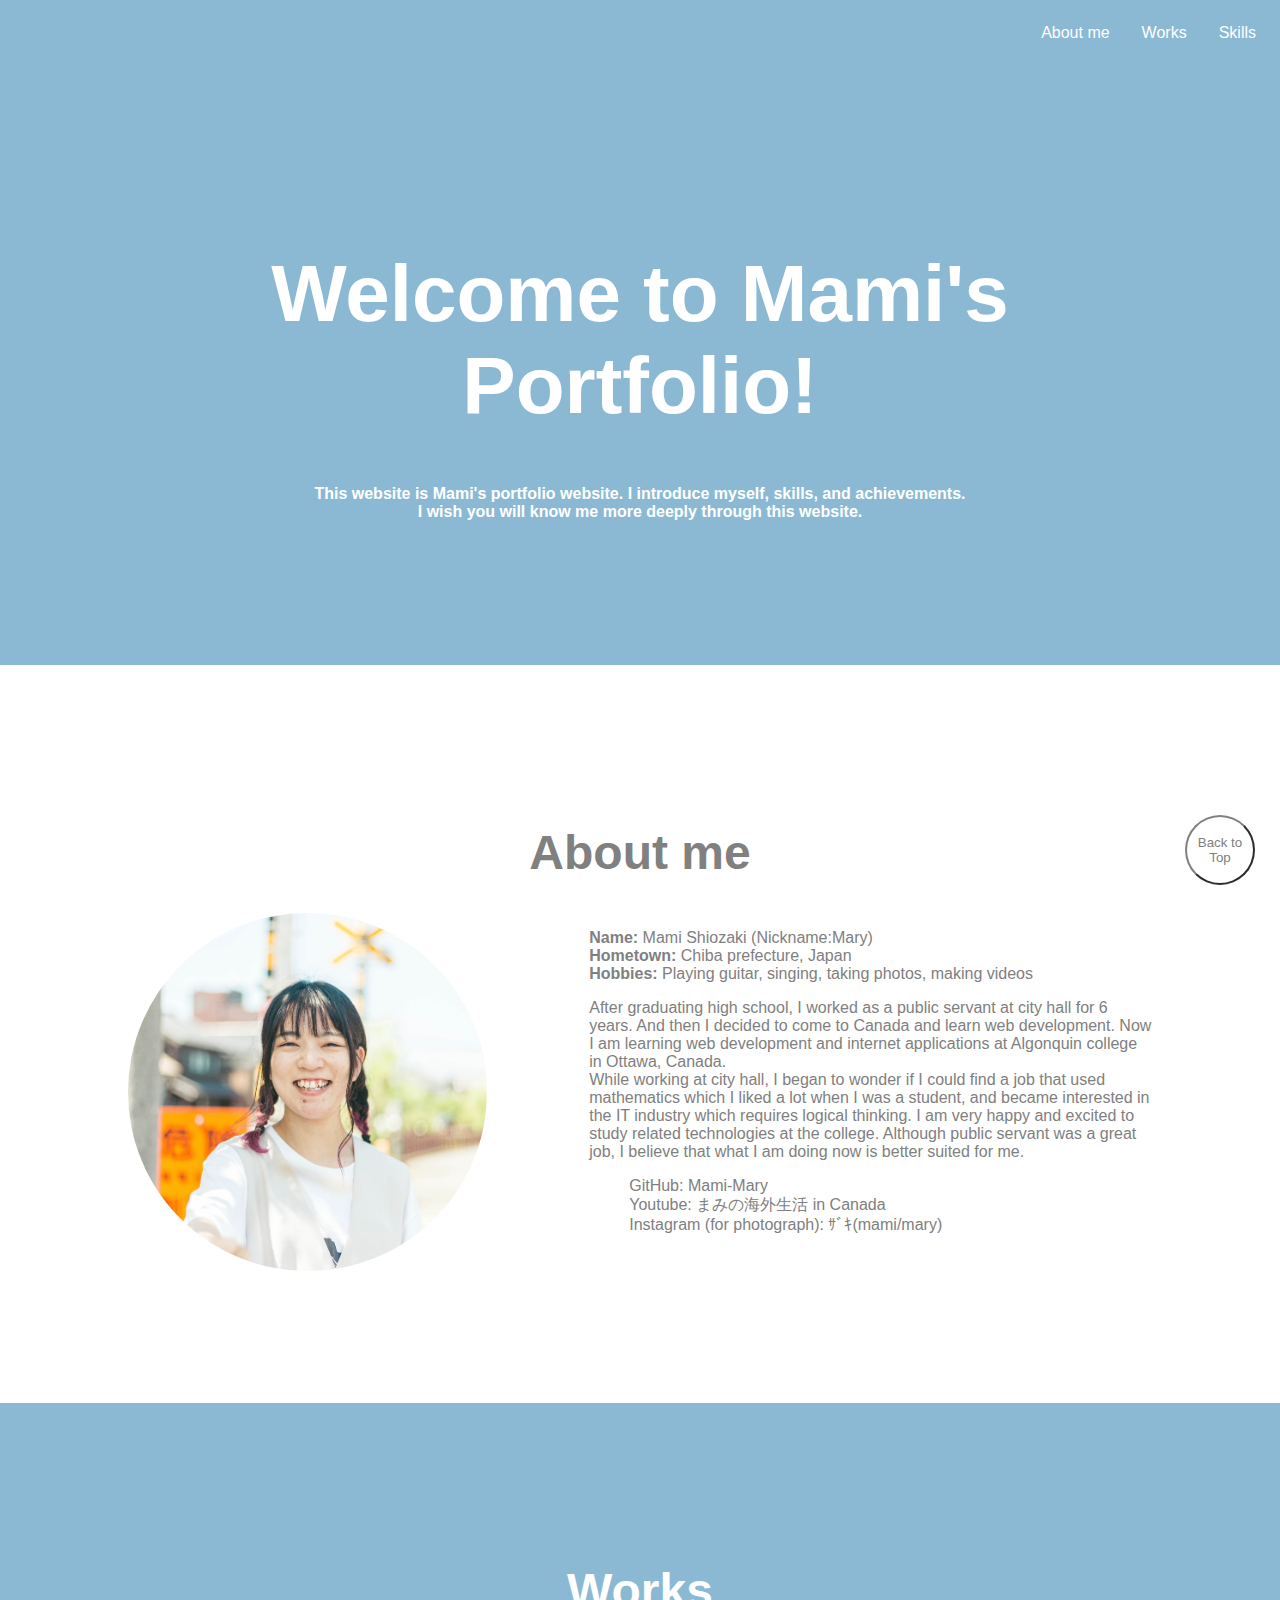
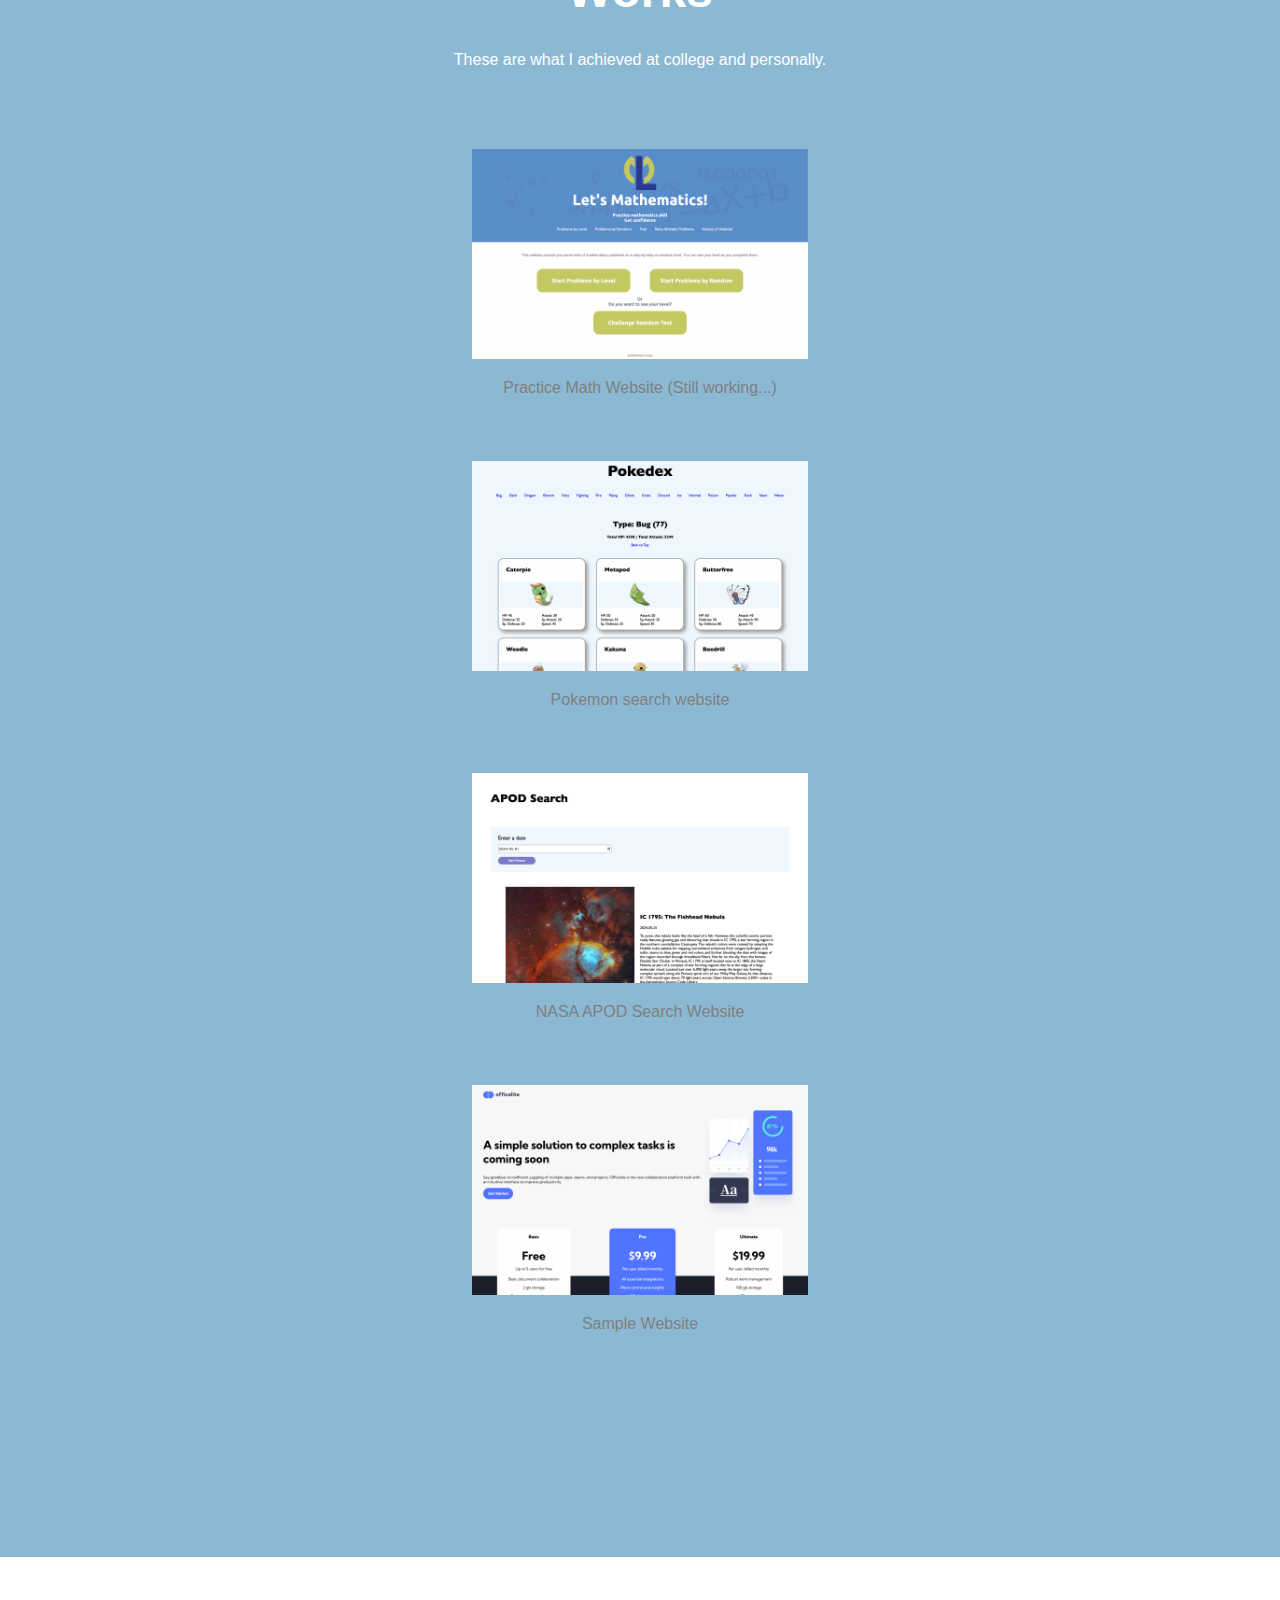
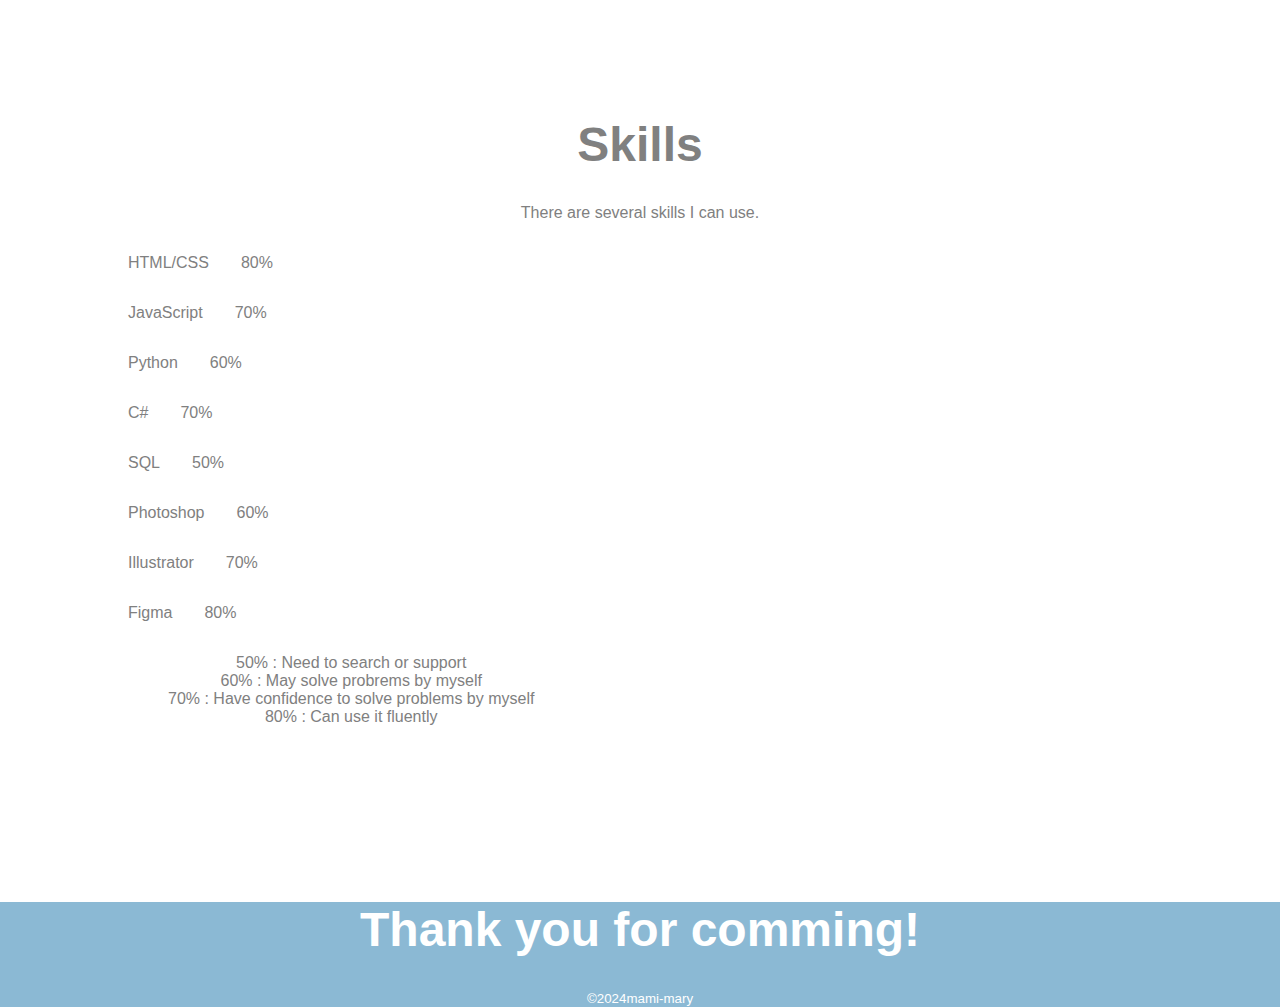
==== index.html @ 94388317 "add css" ====
<!DOCTYPE html>
<html lang="en">
<head>
  <meta charset="UTF-8">
  <meta name="viewport" content="width=device-width, initial-scale=1.0">
  <title>Mami's portfolio</title>
  <link rel="stylesheet" href="style.css">
</head>
<body>
  <header>
    <section class="navigation">
      <nav>
        <ul>
          <li><a href="#about">About me</a></li>
          <li><a href="#works">Works</a></li>
          <li><a href="#skills">Skills</a></li>
        </ul>
      </nav>
    </section>

    <section class="title">
      <h1>Welcome to Mami's Portfolio!</h1>
      <p>This website is Mami's portfolio website. I introduce myself, skills, and achievements. <br>I wish you will know me more deeply through this website.</p>
    </section>
  </header>

  <main>
    <section id="about">
      <h1>About me</h1>

      <div class="contents">
        <div class="image">
          <img src="images/profile.JPG" alt="profile">
        </div>
  
        <div class="caption">
          <p>
            <b>Name: </b>Mami Shiozaki (Nickname:Mary) <br>
            <b>Hometown: </b>Chiba prefecture, Japan <br>
            <b>Hobbies: </b>Playing guitar, singing, taking photos, making videos
          </p>
          <p>
            After graduating high school, I worked as a public servant at city hall for 6 years. And then I decided to come to Canada and learn web development. Now I am learning web development and internet applications at Algonquin college in Ottawa, Canada.<br>
            While working at city hall, I began to wonder if I could find a job that used mathematics which I liked a lot when I was a student, and became interested in the IT industry which requires logical thinking. I am very happy and excited to study related technologies at the college. Although public servant was a great job, I believe that what I am doing now is better suited for me.
          </p>
          <ul>
            <li>GitHub: <a href="https://github.com/Mami-Mary" target="_blank">Mami-Mary</a></li>
            <li>Youtube: <a href="https://www.youtube.com/channel/UCqAt1xj204oH9HuGGzy8YWA/" target="_blank">まみの海外生活 in Canada</a></li>
            <li>Instagram (for photograph): <a href="https://www.instagram.com/photograph__zakkky97?igsh=MXdvdm5ncmk5YmpvcA%3D%3D&utm_source=qr" target="_blank">ｻﾞｷ(mami/mary)</a></li>
          </ul>
        </div>
      </div>

    </section>

    <section id="works">
      <h1>Works</h1>
      <p>These are what I achieved at college and personally.</p>

      <div class="items">
        <div class="item1">
          <a href="">
            <div class="image">
              <img src="images/mathematics.png" alt="mathematics application">
            </div>
            <div class="caption">
              <p>Practice Math Website (Still working...)</p>
            </div>
          </a>
        </div>

        <div class="item2">
          <a href="https://mami-mary.github.io/Projects/Pokemon/">
            <div class="image">
              <img src="images/pokemon.png" alt="pokemon search">
            </div>
            <div class="caption">
              <p>Pokemon search website</p>
            </div>
          </a>
        </div>

        <div class="item3">
          <a href="https://mami-mary.github.io/Projects/NASA/">
            <div class="image">
              <img src="images/nasa.png" alt="nasa apod search">
            </div>
            <div class="caption">
              <p>NASA APOD Search Website</p>
            </div>
          </a>
        </div>

        <div class="item4">
          <a href="https://mami-mary.github.io/Projects/Officelite/">
            <div class="image">
              <img src="images/officelite.png" alt="officelite">
            </div>
            <div class="caption">
              <p>Sample Website</p>
            </div>
          </a>
        </div>
      </div>
    </section>

    <section id="skills">
      <h1>Skills</h1>
      <p>There are several skills I can use.</p>

      <div class="html/css">
        <p>HTML/CSS</p>
        <div class="box1">
          <p>80%</p>
        </div>
      </div>
      <div class="js">
        <p>JavaScript</p>
        <div class="box2">
          <p>70%</p>
        </div>
      </div>
      <div class="python">
        <p>Python</p>
        <div class="box3">
          <p>60%</p>
        </div>
      </div>
      <div class="cs">
        <p>C#</p>
        <div class="box4">
          <p>70%</p>
        </div>
      </div>
      <div class="sql">
        <p>SQL</p>
        <div class="box5">
          <p>50%</p>
        </div>
      </div>
      <div class="photoshop">
        <p>Photoshop</p>
        <div class="box6">
          <p>60%</p>
        </div>
      </div>
      <div class="illustrator">
        <p>Illustrator</p>
        <div class="box7">
          <p>70%</p>
        </div>
      </div>
      <div class="figma">
        <p>Figma</p>
        <div class="box8">
          <p>80%</p>
        </div>
      </div>

      <div class="measure">
        <ul>
          <li>50% : Need to search or support</li>
          <li>60% : May solve probrems by myself</li>
          <li>70% : Have confidence to solve problems by myself</li>
          <li>80% : Can use it fluently</li>
        </ul>
      </div>
    </section>
  </main>

  <footer>
    <button class="top_link">
      <a href="#top">Back to Top</a>
    </button>
    <h1>Thank you for comming!</h1>
    <small>©2024mami-mary</small>
  </footer>
  
</body>
</html>
---- style.css ----
html, body {
  width: 100%;
  text-align: center;
  font-family: 'Gill Sans', 'Gill Sans MT', Calibri, 'Trebuchet MS', sans-serif;
  color: white;
}

body {
  margin: 0px;
}

header, footer {
  height: fit-content;
  background-color: rgb(139, 185, 212);
}

li {
  list-style: none;
}

a {
  text-decoration: none;
}

header a {
  color: white;
}

.navigation ul {
  display: flex;
  flex-direction: row;
  justify-content: flex-end;
  margin: 0%;
  padding: 1.5rem;
  gap: 2rem
  ;
}

.navigation a:hover {
  color: gray;
}

.title {
  padding: 10%;
}

header h1 {
  font-size: 5rem;
}
header p {
  font-weight: bold;
}

/* main {
  padding: 10%;
} */

a {
  color: gray;
}

#about, #skills {
  color: gray;
  padding: 10%;
}

h1 {
  font-size: 3rem;
}

/* #about {
  padding: ;
} */

#about img {
  width: 100%;
  border-radius: 50%;
}

.contents {
  display: flex;
}

#about .caption {
  padding-left: 10%;
  text-align: left;
}

#works {
  background-color: rgb(139, 185, 212);
  padding: 10% 0%;
}

#works img {
  width: 30%;
}

/* #works a {
  width: 100%;
} */

.items {
  display: flex;
  /* flex-direction: row; */
  justify-content: center;
  flex-wrap: wrap;
  gap: 3rem;
  margin: 5rem;
}
/* .items a {
  width: 50px;
} */
/* 
.items div {
  background-color: white;
  padding: 1.5rem;
  width: 100%;
} */

#skills div {
  display: flex;
  gap: 2rem;
}




button {
  background-color: #ffffff;
  width: 70px;
  height: 70px;
  border-radius: 50%;
  border-color: gray;
}
.top_link {
  position: fixed;
  bottom: 15px;
  right: 25px; 
}
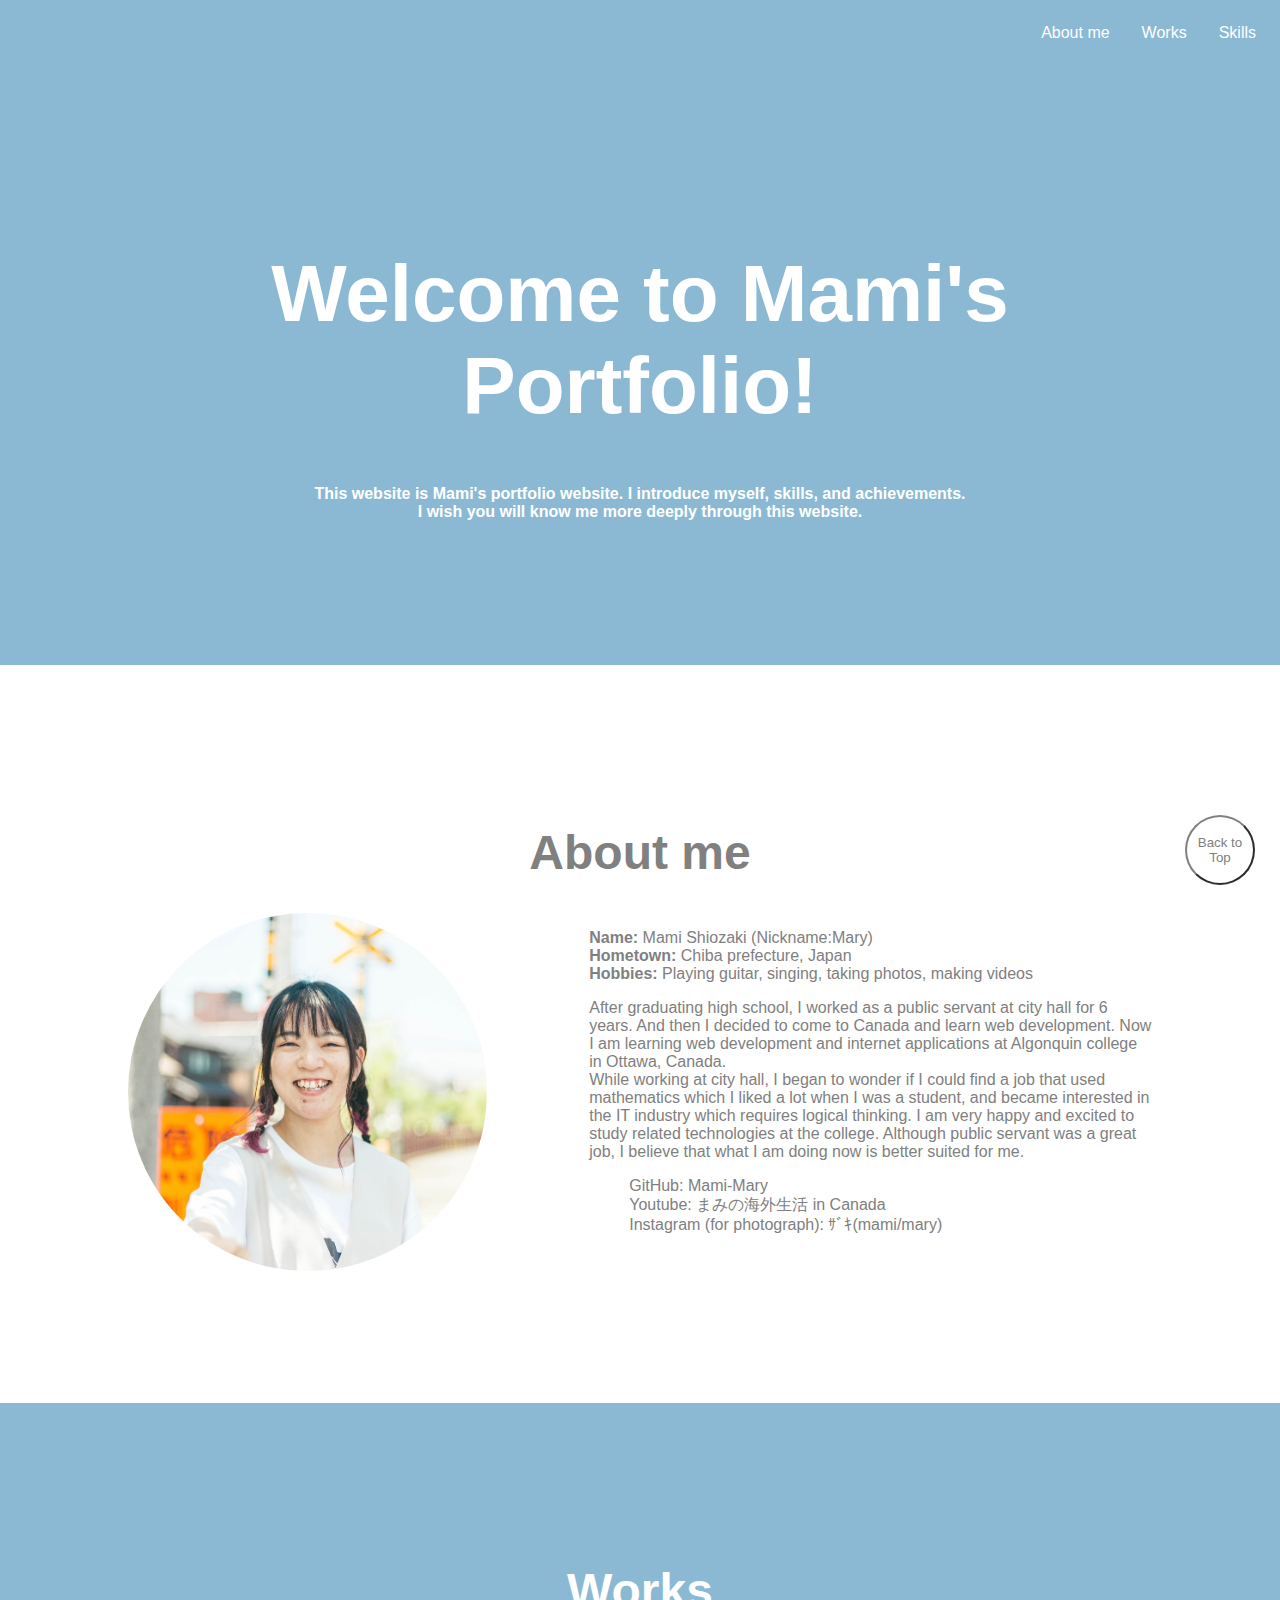
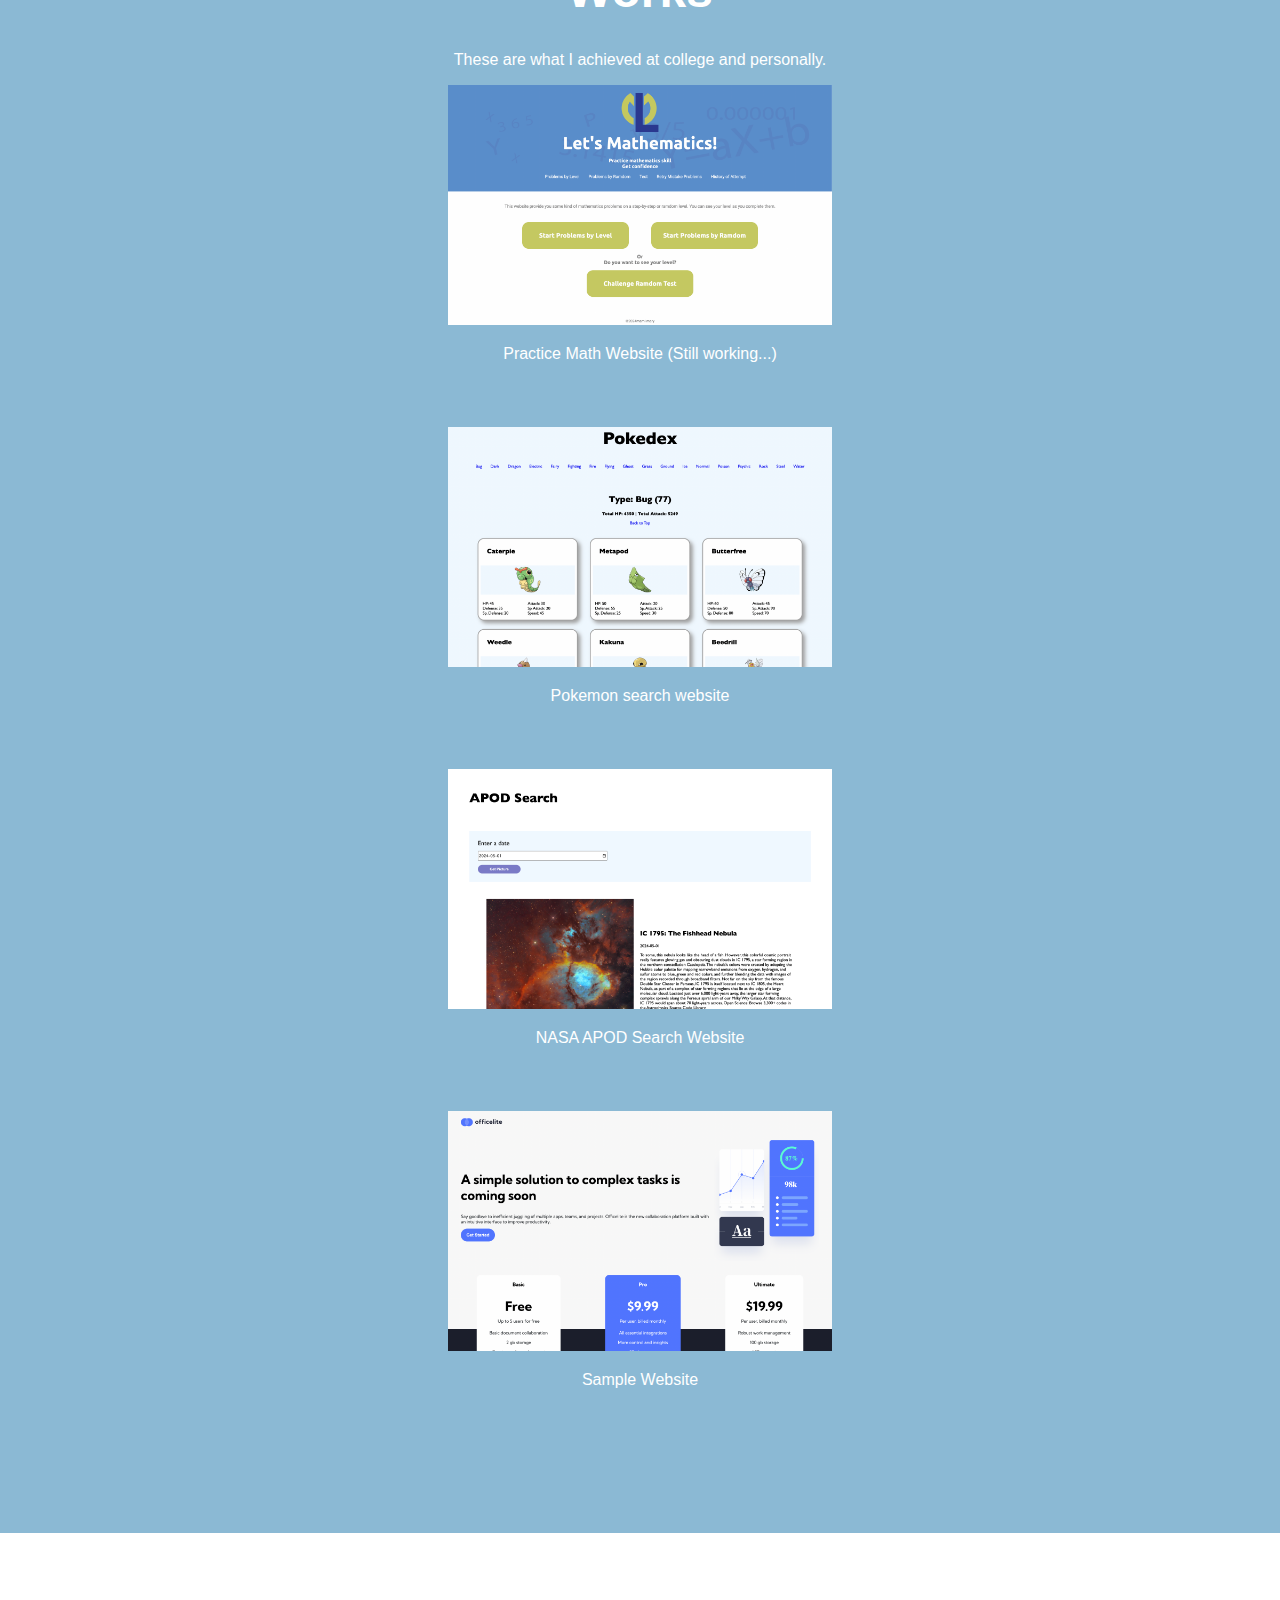
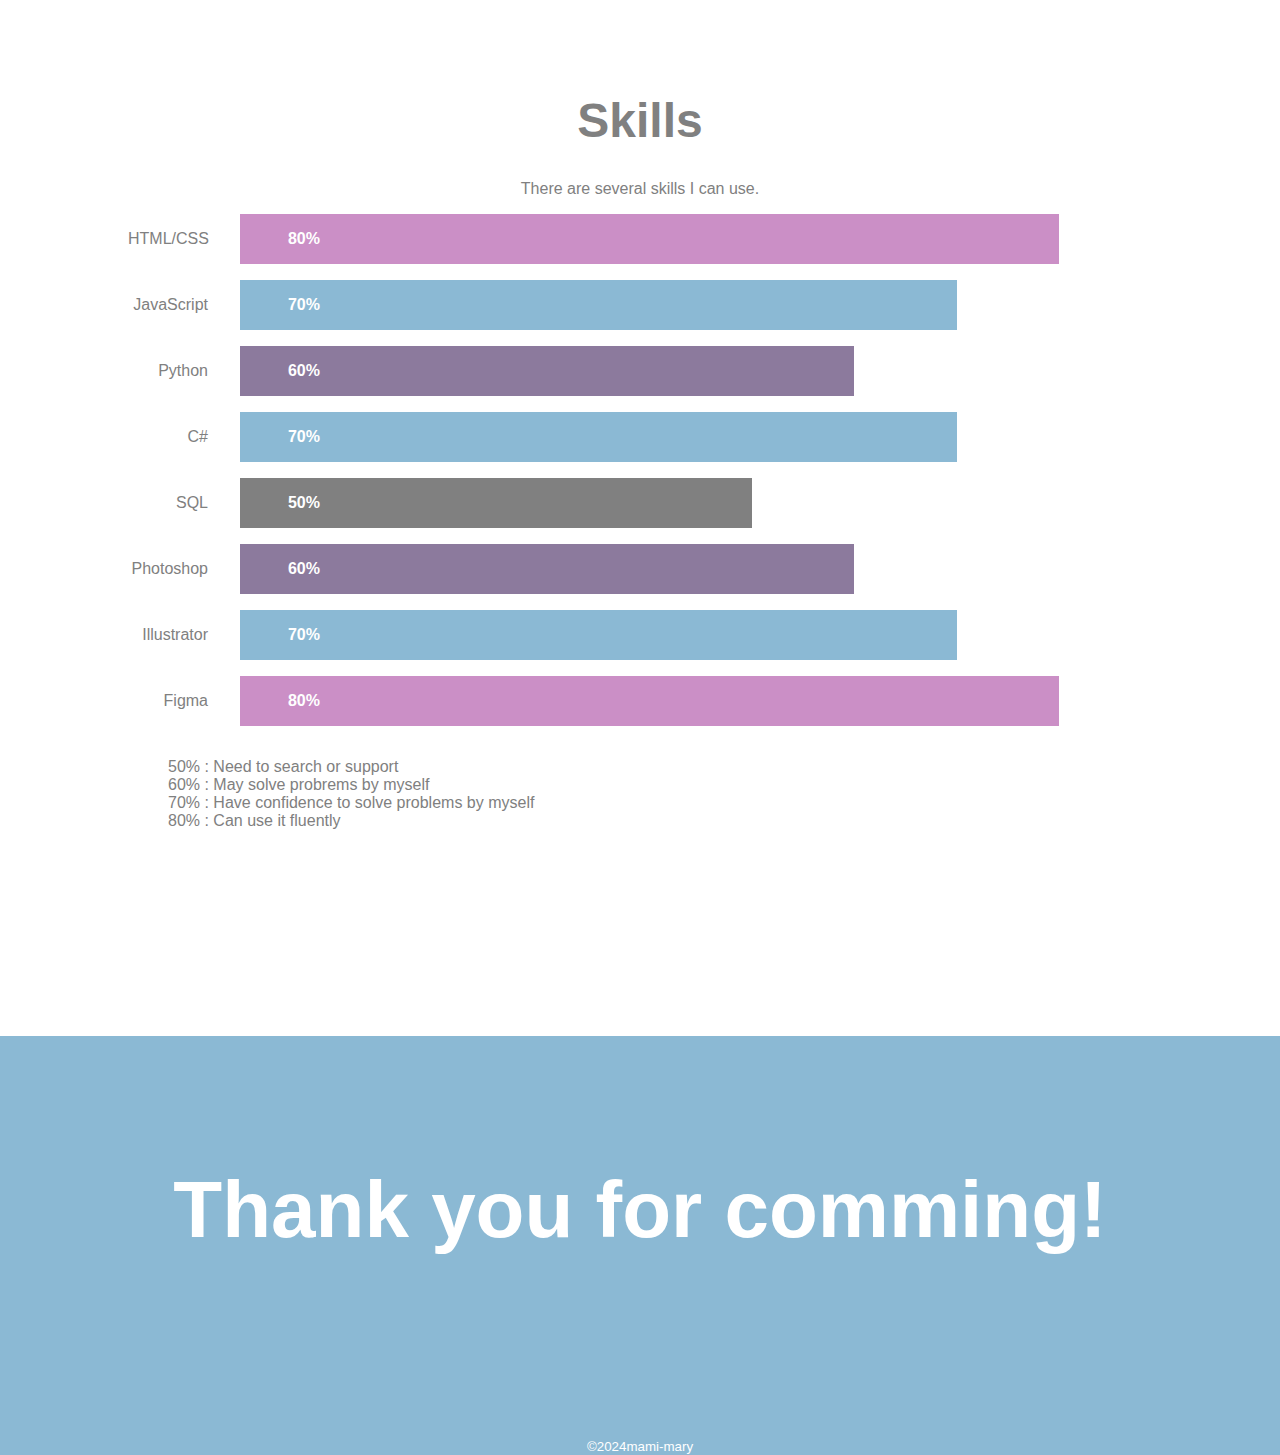
==== commit 88d5b0d9: "add css style" ====
--- a/index.html
+++ b/index.html
@@ -59,7 +59,7 @@
 
       <div class="items">
         <div class="item1">
-          <a href="">
+          <a href="" target="_blank">
             <div class="image">
               <img src="images/mathematics.png" alt="mathematics application">
             </div>
@@ -70,7 +70,7 @@
         </div>
 
         <div class="item2">
-          <a href="https://mami-mary.github.io/Projects/Pokemon/">
+          <a href="https://mami-mary.github.io/Projects/Pokemon/" target="_blank">
             <div class="image">
               <img src="images/pokemon.png" alt="pokemon search">
             </div>
@@ -81,7 +81,7 @@
         </div>
 
         <div class="item3">
-          <a href="https://mami-mary.github.io/Projects/NASA/">
+          <a href="https://mami-mary.github.io/Projects/NASA/" target="_blank">
             <div class="image">
               <img src="images/nasa.png" alt="nasa apod search">
             </div>
@@ -92,7 +92,7 @@
         </div>
 
         <div class="item4">
-          <a href="https://mami-mary.github.io/Projects/Officelite/">
+          <a href="https://mami-mary.github.io/Projects/Officelite/" target="_blank">
             <div class="image">
               <img src="images/officelite.png" alt="officelite">
             </div>
@@ -108,51 +108,51 @@
       <h1>Skills</h1>
       <p>There are several skills I can use.</p>
 
-      <div class="html/css">
+      <div class="name">
         <p>HTML/CSS</p>
-        <div class="box1">
+        <div class="box box1">
           <p>80%</p>
         </div>
       </div>
-      <div class="js">
+      <div class="name">
         <p>JavaScript</p>
-        <div class="box2">
+        <div class="box box2">
           <p>70%</p>
         </div>
       </div>
-      <div class="python">
+      <div class="name">
         <p>Python</p>
-        <div class="box3">
+        <div class="box box3">
           <p>60%</p>
         </div>
       </div>
-      <div class="cs">
+      <div class="name">
         <p>C#</p>
-        <div class="box4">
+        <div class="box box4">
           <p>70%</p>
         </div>
       </div>
-      <div class="sql">
+      <div class="name">
         <p>SQL</p>
-        <div class="box5">
+        <div class="box box5">
           <p>50%</p>
         </div>
       </div>
-      <div class="photoshop">
+      <div class="name">
         <p>Photoshop</p>
-        <div class="box6">
+        <div class="box box6">
           <p>60%</p>
         </div>
       </div>
-      <div class="illustrator">
+      <div class="name">
         <p>Illustrator</p>
-        <div class="box7">
+        <div class="box box7">
           <p>70%</p>
         </div>
       </div>
-      <div class="figma">
+      <div class="name">
         <p>Figma</p>
-        <div class="box8">
+        <div class="box box8">
           <p>80%</p>
         </div>
       </div>
--- a/style.css
+++ b/style.css
@@ -40,11 +40,11 @@
   color: gray;
 }
 
-.title {
+.title, footer h1 {
   padding: 10%;
 }
 
-header h1 {
+header h1, footer h1 {
   font-size: 5rem;
 }
 header p {
@@ -91,39 +91,114 @@
   padding: 10% 0%;
 }
 
+.items {
+  display: flex;
+  justify-content: center;
+  gap: 3rem;
+  flex-wrap: wrap;
+}
+
 #works img {
   width: 30%;
 }
 
-/* #works a {
-  width: 100%;
-} */
-
+#works a:hover {
+  opacity: 0.5;
+}
+
+#works .items p{
+  color: #ffffff;
+}
+
+
+/* 
 .items {
   display: flex;
-  /* flex-direction: row; */
+  grid-template-columns: 7.5rem 5rem 5rem 5rem 5rem;
+  justify-content: space-around;
+  gap: 3rem;
+}
+.categoly li {
+  margin-bottom: 1rem;
+  grid-column: 1 / 2;
+  text-align: right;
+}
+.percentage {
+  grid-column-start: 2;
+  grid-column-end: 6;
+  width: 500%;
+} */
+
+/* .items {
+  display: flex;
   justify-content: center;
   flex-wrap: wrap;
   gap: 3rem;
   margin: 5rem;
-}
-/* .items a {
-  width: 50px;
-} */
-/* 
-.items div {
-  background-color: white;
-  padding: 1.5rem;
-  width: 100%;
 } */
 
 #skills div {
   display: flex;
   gap: 2rem;
-}
-
-
-
+  margin-bottom: 0.5rem;
+}
+
+.name p {
+  width: 5rem;
+  text-align: right;
+}
+
+.box p {
+  color: white;
+  font-weight: bold;
+}
+
+.box1, .box8 {
+  background-color: rgb(203, 143, 198);
+  width: 80%;
+}
+
+.box2, .box4, .box7 {
+  background-color: rgb(139, 185, 212);
+  width: 70%;
+}
+
+.box3, .box6 {
+  background-color: rgb(140, 122, 157);
+  width: 60%;
+}
+
+.box5 {
+  background-color: gray;
+  width: 50%;
+}
+
+.measure {
+  text-align: left;
+}
+
+
+/* tr {
+  height: 2rem;
+  width: 100%;
+}
+.name {
+  text-align: right;
+}
+.persentage {
+  width: 100%;
+  padding-left: 1rem;
+  text-align: left;
+  background-color: aqua;
+}
+.bar1, .bar8 {
+  background-color: aqua;
+  width: 80%;
+}
+.bar2, .bar4, .bar7 {
+  background-color: blanchedalmond;
+  width: 70%;
+} */
 
 button {
   background-color: #ffffff;
@@ -136,4 +211,4 @@
   position: fixed;
   bottom: 15px;
   right: 25px; 
-}+}
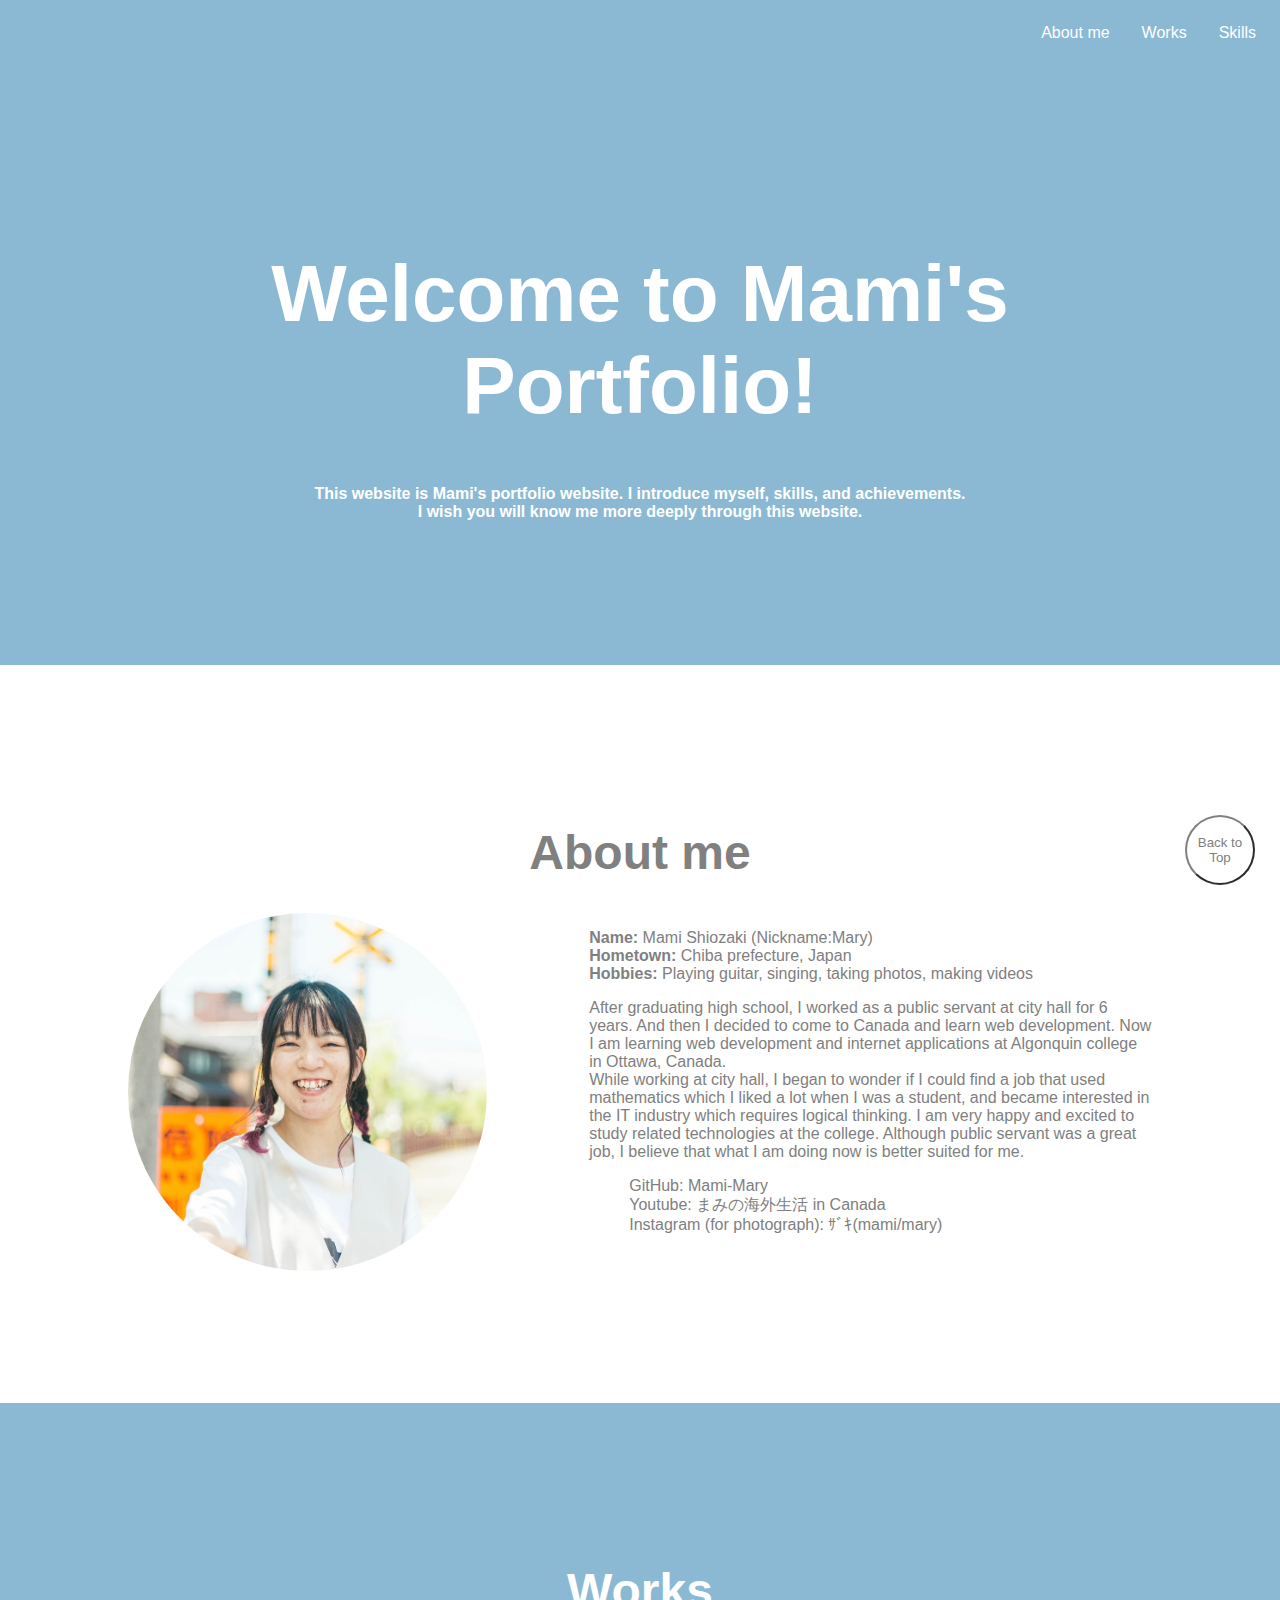
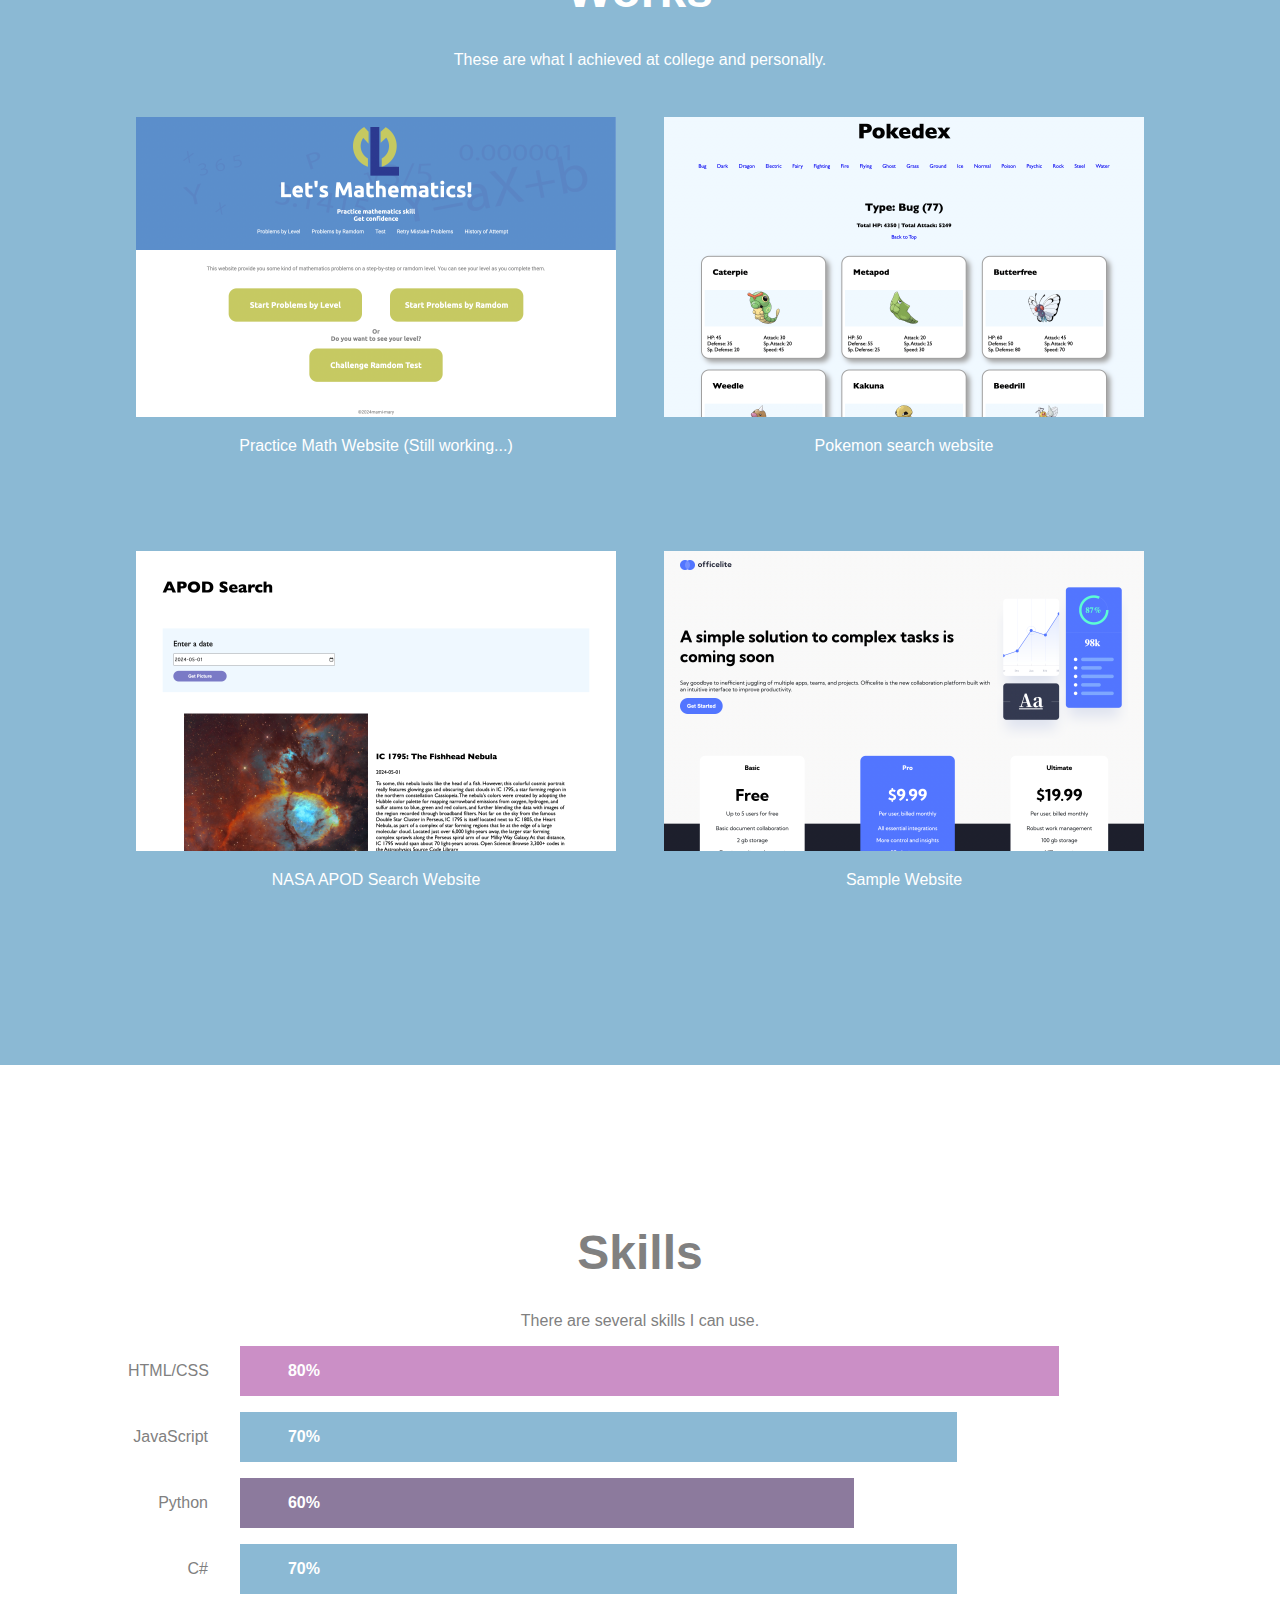
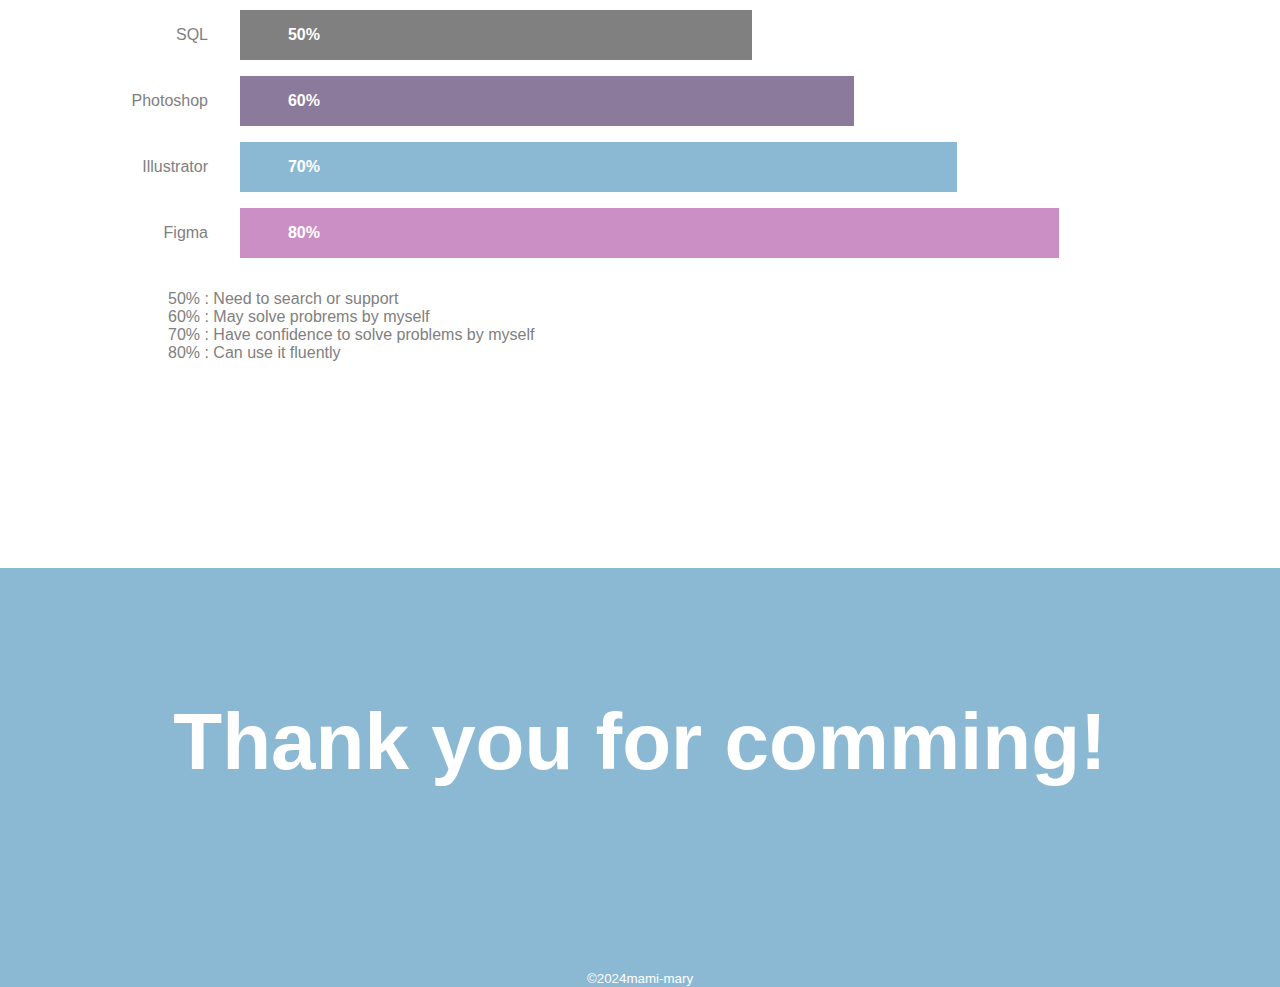
==== commit 727aaefa: "modified css" ====
--- a/index.html
+++ b/index.html
@@ -59,47 +59,31 @@
 
       <div class="items">
         <div class="item1">
-          <a href="" target="_blank">
-            <div class="image">
-              <img src="images/mathematics.png" alt="mathematics application">
-            </div>
-            <div class="caption">
-              <p>Practice Math Website (Still working...)</p>
-            </div>
+          <a href="https://mami-mary.github.io/Practice-Math/" target="_blank">
+            <img src="images/mathematics-480_x_300.png" alt="mathematics application">
           </a>
+          <p>Practice Math Website (Still working...)</p>
         </div>
 
         <div class="item2">
           <a href="https://mami-mary.github.io/Projects/Pokemon/" target="_blank">
-            <div class="image">
-              <img src="images/pokemon.png" alt="pokemon search">
-            </div>
-            <div class="caption">
-              <p>Pokemon search website</p>
-            </div>
+            <img src="images/pokemon-480_x_300.png" alt="pokemon search">
           </a>
+          <p>Pokemon search website</p>
         </div>
 
         <div class="item3">
           <a href="https://mami-mary.github.io/Projects/NASA/" target="_blank">
-            <div class="image">
-              <img src="images/nasa.png" alt="nasa apod search">
-            </div>
-            <div class="caption">
-              <p>NASA APOD Search Website</p>
-            </div>
+            <img src="images/nasa-480_x_300.png" alt="nasa apod search">
           </a>
+          <p>NASA APOD Search Website</p>
         </div>
 
         <div class="item4">
           <a href="https://mami-mary.github.io/Projects/Officelite/" target="_blank">
-            <div class="image">
-              <img src="images/officelite.png" alt="officelite">
-            </div>
-            <div class="caption">
-              <p>Sample Website</p>
-            </div>
+            <img src="images/officelite-480_x_300.png" alt="officelite">
           </a>
+          <p>Sample Website</p>
         </div>
       </div>
     </section>
--- a/style.css
+++ b/style.css
@@ -51,10 +51,6 @@
   font-weight: bold;
 }
 
-/* main {
-  padding: 10%;
-} */
-
 a {
   color: gray;
 }
@@ -68,10 +64,6 @@
   font-size: 3rem;
 }
 
-/* #about {
-  padding: ;
-} */
-
 #about img {
   width: 100%;
   border-radius: 50%;
@@ -88,7 +80,10 @@
 
 #works {
   background-color: rgb(139, 185, 212);
-  padding: 10% 0%;
+  padding: 10% 10%;
+}
+#works p {
+  margin-bottom: 3rem;
 }
 
 .items {
@@ -99,43 +94,16 @@
 }
 
 #works img {
-  width: 30%;
+  width: 100%;
 }
 
 #works a:hover {
   opacity: 0.5;
 }
 
-#works .items p{
+#works p{
   color: #ffffff;
 }
-
-
-/* 
-.items {
-  display: flex;
-  grid-template-columns: 7.5rem 5rem 5rem 5rem 5rem;
-  justify-content: space-around;
-  gap: 3rem;
-}
-.categoly li {
-  margin-bottom: 1rem;
-  grid-column: 1 / 2;
-  text-align: right;
-}
-.percentage {
-  grid-column-start: 2;
-  grid-column-end: 6;
-  width: 500%;
-} */
-
-/* .items {
-  display: flex;
-  justify-content: center;
-  flex-wrap: wrap;
-  gap: 3rem;
-  margin: 5rem;
-} */
 
 #skills div {
   display: flex;
@@ -153,52 +121,83 @@
   font-weight: bold;
 }
 
+.box {
+  position: relative;
+  left: 0;
+  top: 0;
+}
+
 .box1, .box8 {
   background-color: rgb(203, 143, 198);
   width: 80%;
+  animation-name: stretch80;
+  animation-duration: 2s;
+  animation-timing-function: linear;
 }
 
 .box2, .box4, .box7 {
   background-color: rgb(139, 185, 212);
   width: 70%;
+  animation-name: stretch70;
+  animation-duration: 2s;
+  animation-timing-function: linear;
 }
 
 .box3, .box6 {
   background-color: rgb(140, 122, 157);
   width: 60%;
+  animation-name: stretch60;
+  animation-duration: 2s;
+  animation-timing-function: linear;
 }
 
 .box5 {
   background-color: gray;
   width: 50%;
-}
+  animation-name: stretch50;
+  animation-duration: 2s;
+  animation-timing-function: linear;
+}
+
 
 .measure {
   text-align: left;
 }
 
-
-/* tr {
-  height: 2rem;
-  width: 100%;
-}
-.name {
-  text-align: right;
-}
-.persentage {
-  width: 100%;
-  padding-left: 1rem;
-  text-align: left;
-  background-color: aqua;
-}
-.bar1, .bar8 {
-  background-color: aqua;
-  width: 80%;
-}
-.bar2, .bar4, .bar7 {
-  background-color: blanchedalmond;
-  width: 70%;
-} */
+@keyframes stretch50 {
+  from {
+    width: 0;
+  }
+  to {
+    width: 50%;
+  }
+}
+
+@keyframes stretch60 {
+  from {
+    width: 0;
+  }
+  to {
+    width: 60%;
+  }
+}
+@keyframes stretch70 {
+  from {
+    width: 0;
+  }
+  to {
+    width: 70%;
+  }
+}
+
+@keyframes stretch80 {
+  from {
+    width: 0;
+  }
+  to {
+    width: 80%;
+  }
+}
 
 button {
   background-color: #ffffff;
@@ -207,8 +206,16 @@
   border-radius: 50%;
   border-color: gray;
 }
+button:hover {
+  background-color: rgb(213, 224, 231);
+}
 .top_link {
   position: fixed;
   bottom: 15px;
   right: 25px; 
 }
+
+
+/* @media screen (max-width:) {
+  
+} */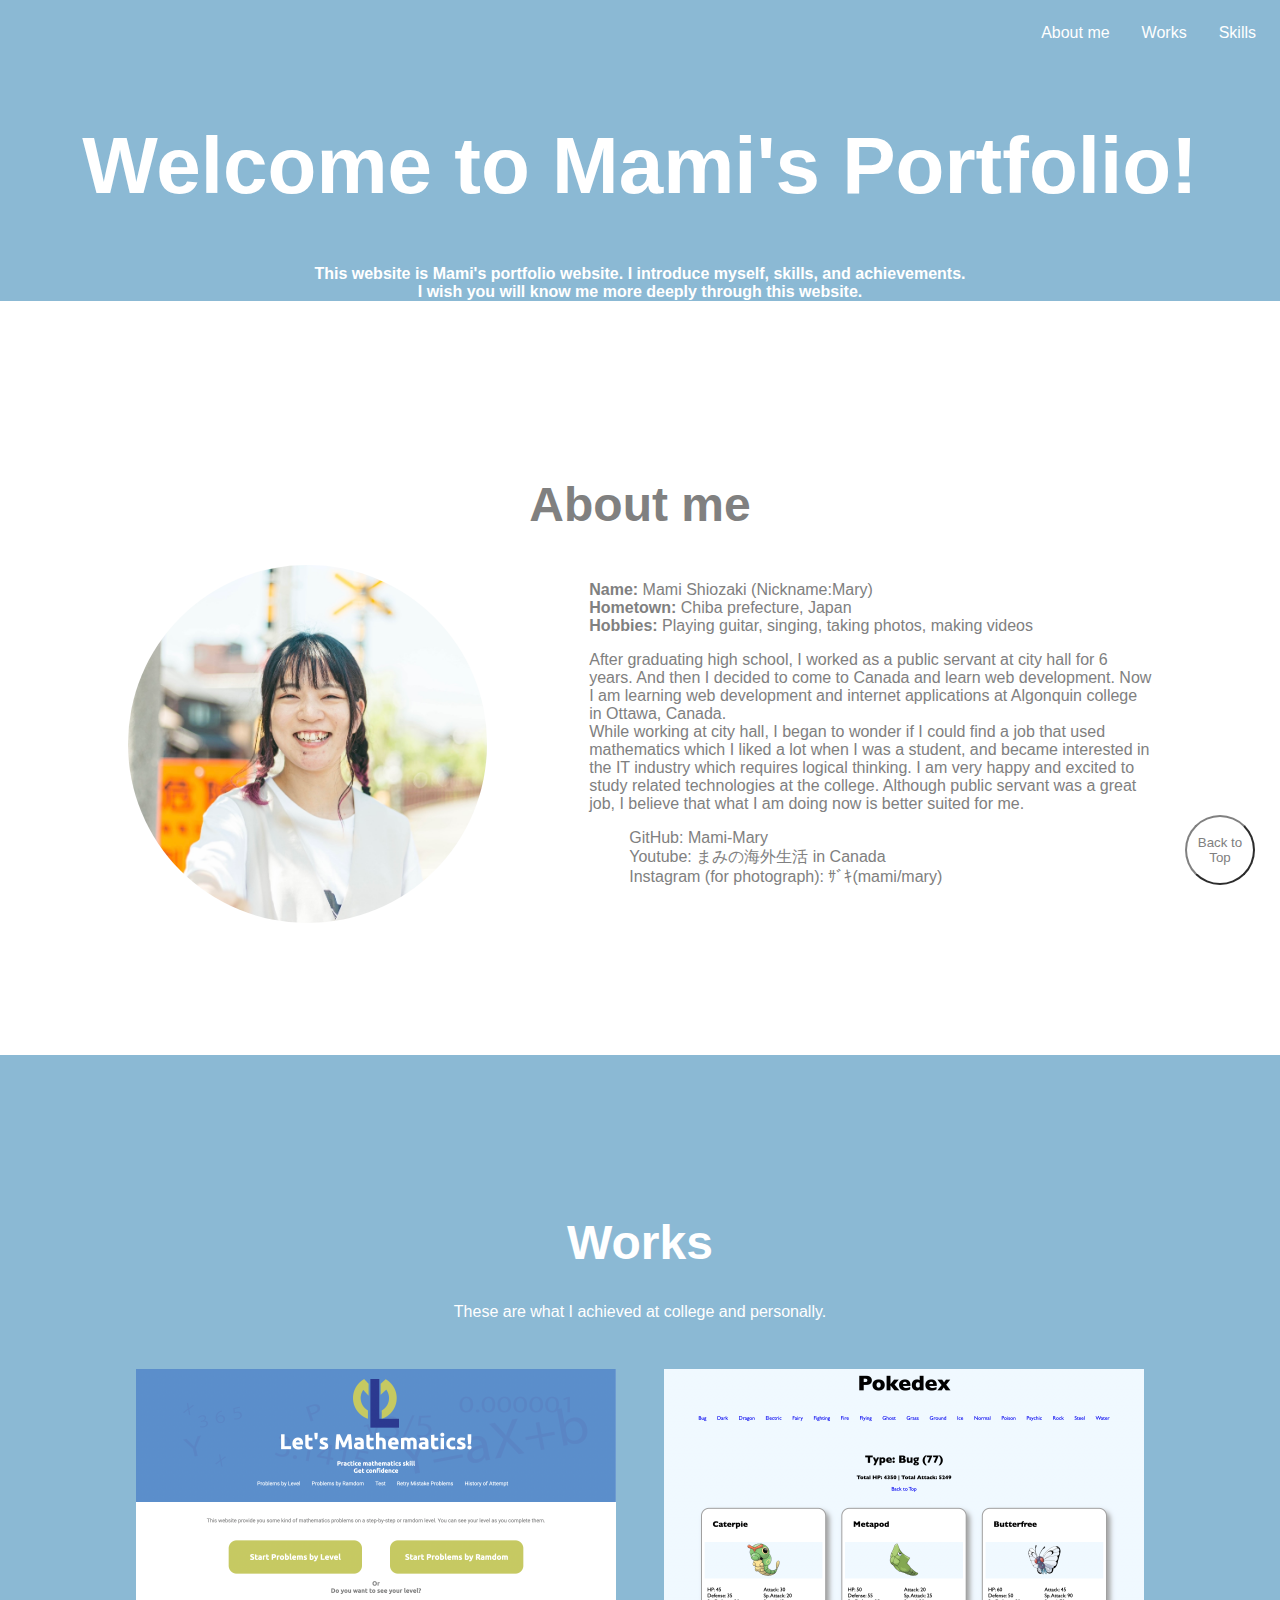
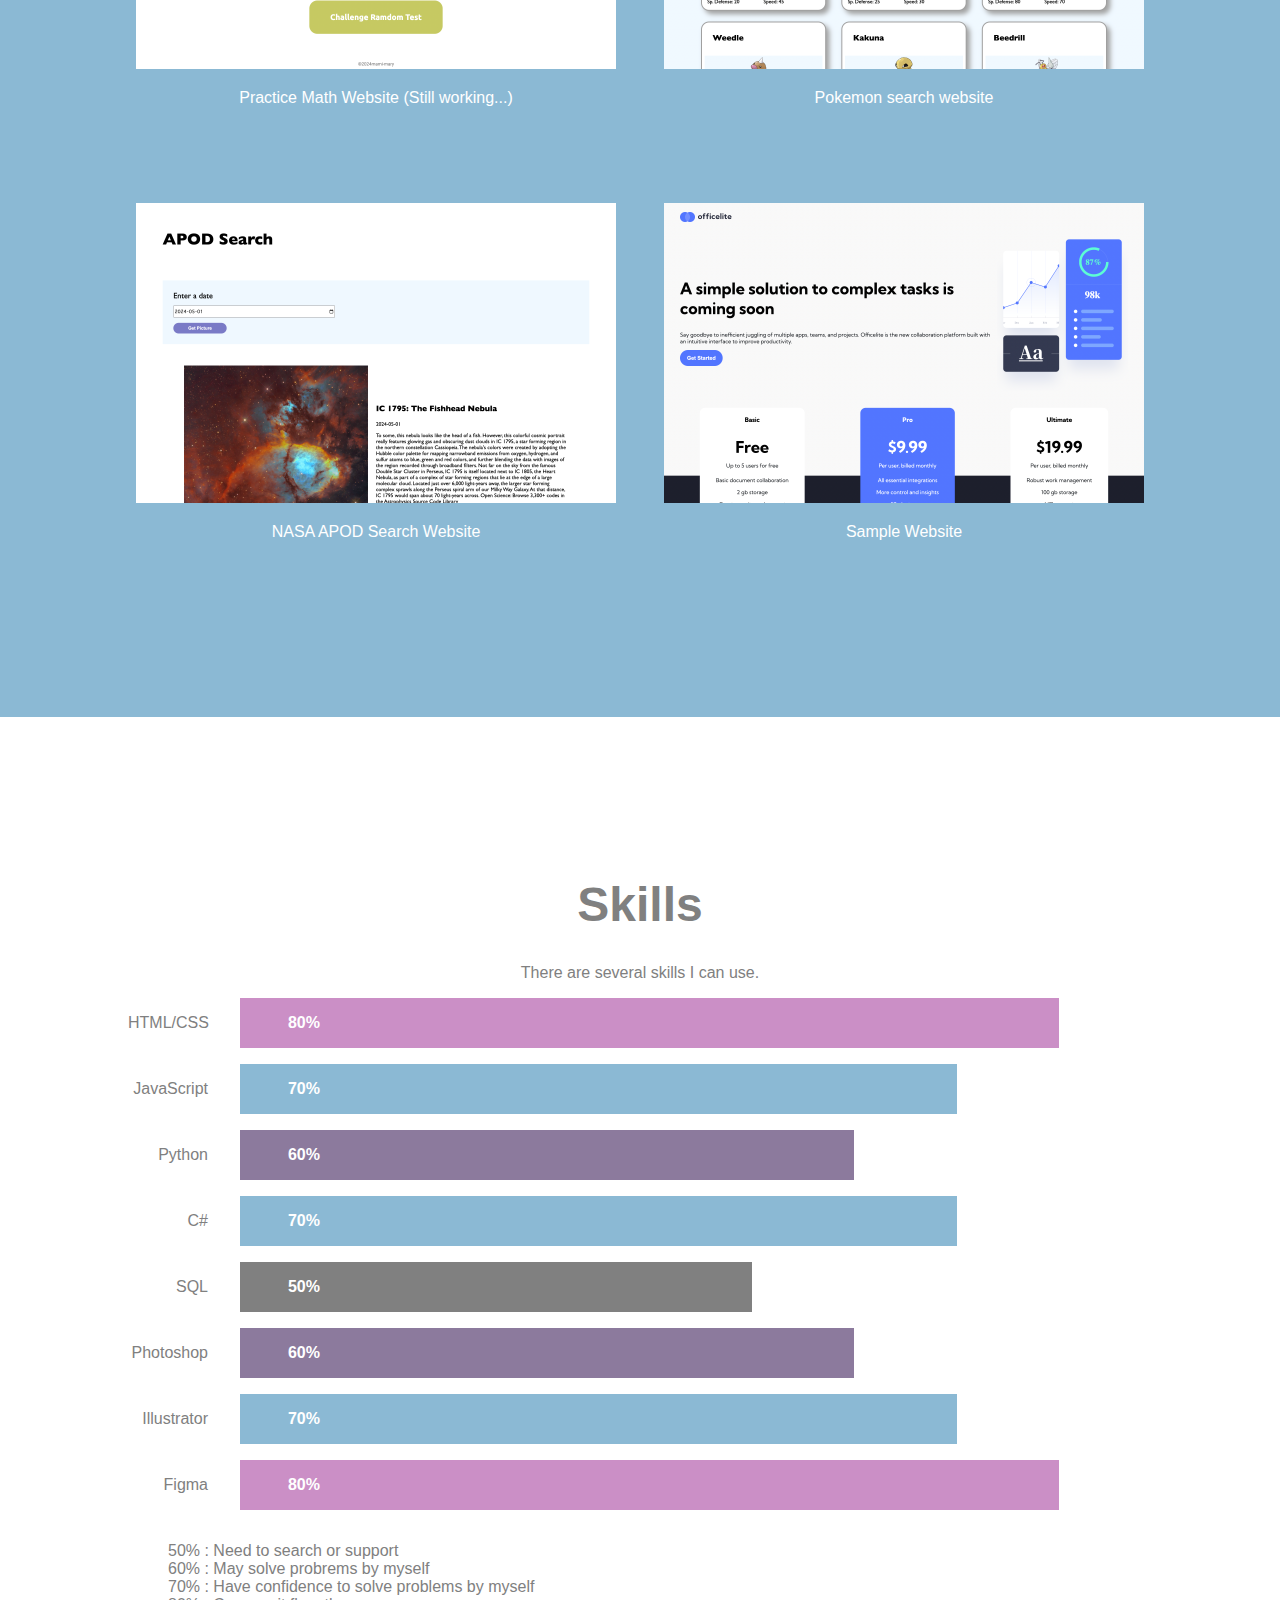
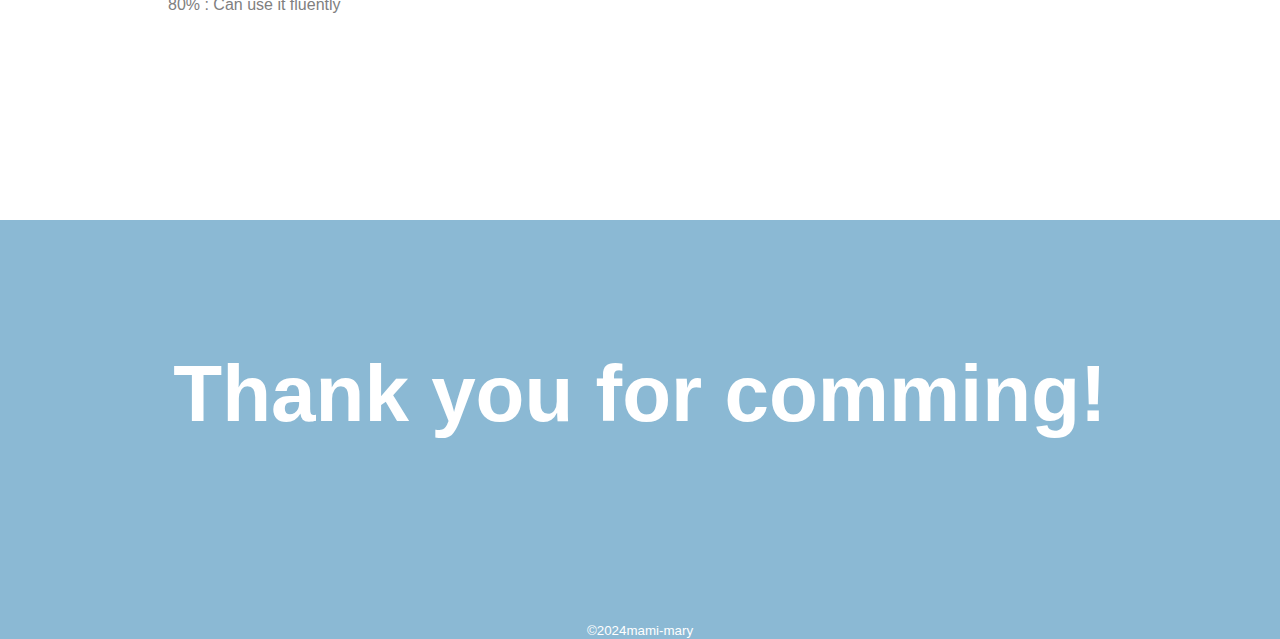
==== commit 27bf9a10: "delete section tags" ====
--- a/index.html
+++ b/index.html
@@ -8,20 +8,16 @@
 </head>
 <body>
   <header>
-    <section class="navigation">
-      <nav>
-        <ul>
-          <li><a href="#about">About me</a></li>
-          <li><a href="#works">Works</a></li>
-          <li><a href="#skills">Skills</a></li>
-        </ul>
-      </nav>
-    </section>
+    <nav>
+      <ul>
+        <li><a href="#about">About me</a></li>
+        <li><a href="#works">Works</a></li>
+        <li><a href="#skills">Skills</a></li>
+      </ul>
+    </nav>
 
-    <section class="title">
-      <h1>Welcome to Mami's Portfolio!</h1>
-      <p>This website is Mami's portfolio website. I introduce myself, skills, and achievements. <br>I wish you will know me more deeply through this website.</p>
-    </section>
+    <h1>Welcome to Mami's Portfolio!</h1>
+    <p>This website is Mami's portfolio website. I introduce myself, skills, and achievements. <br>I wish you will know me more deeply through this website.</p>
   </header>
 
   <main>
--- a/style.css
+++ b/style.css
@@ -26,7 +26,7 @@
   color: white;
 }
 
-.navigation ul {
+nav ul {
   display: flex;
   flex-direction: row;
   justify-content: flex-end;
@@ -36,7 +36,7 @@
   ;
 }
 
-.navigation a:hover {
+nav a:hover {
   color: gray;
 }
 
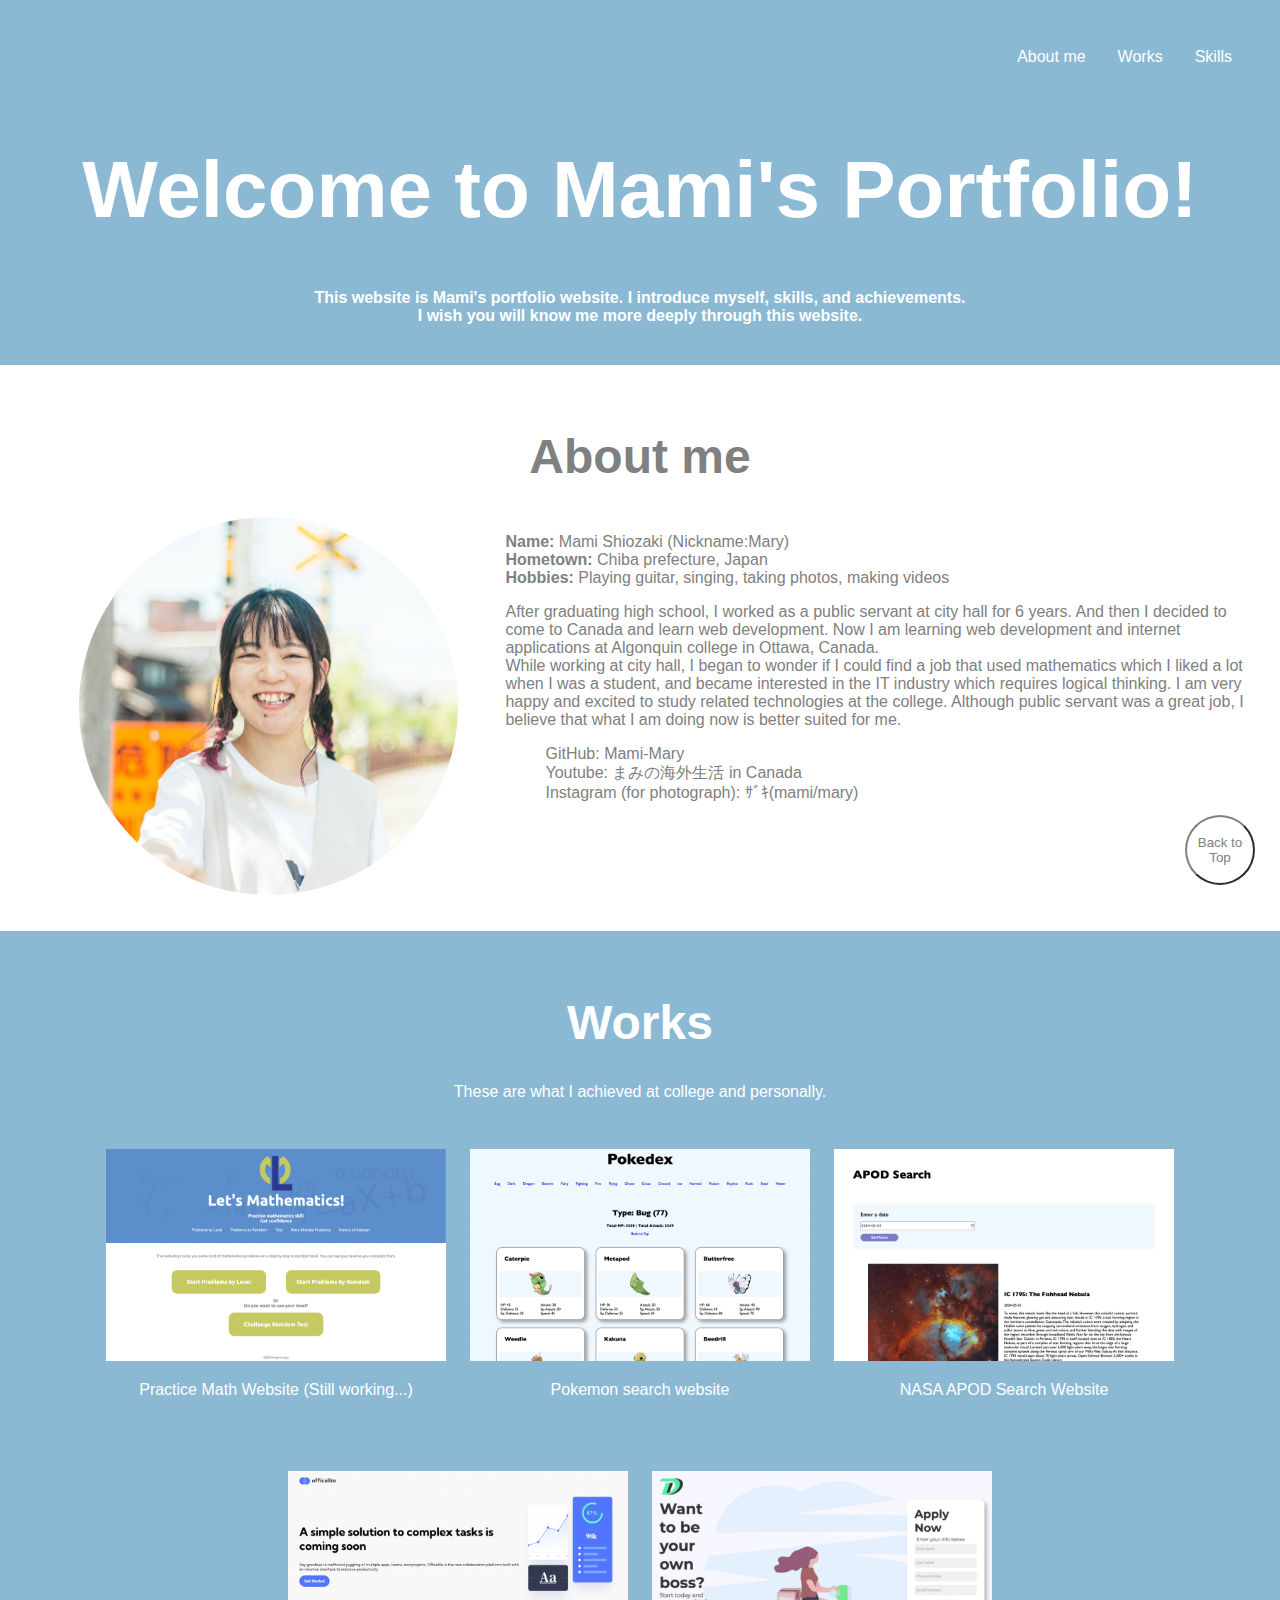
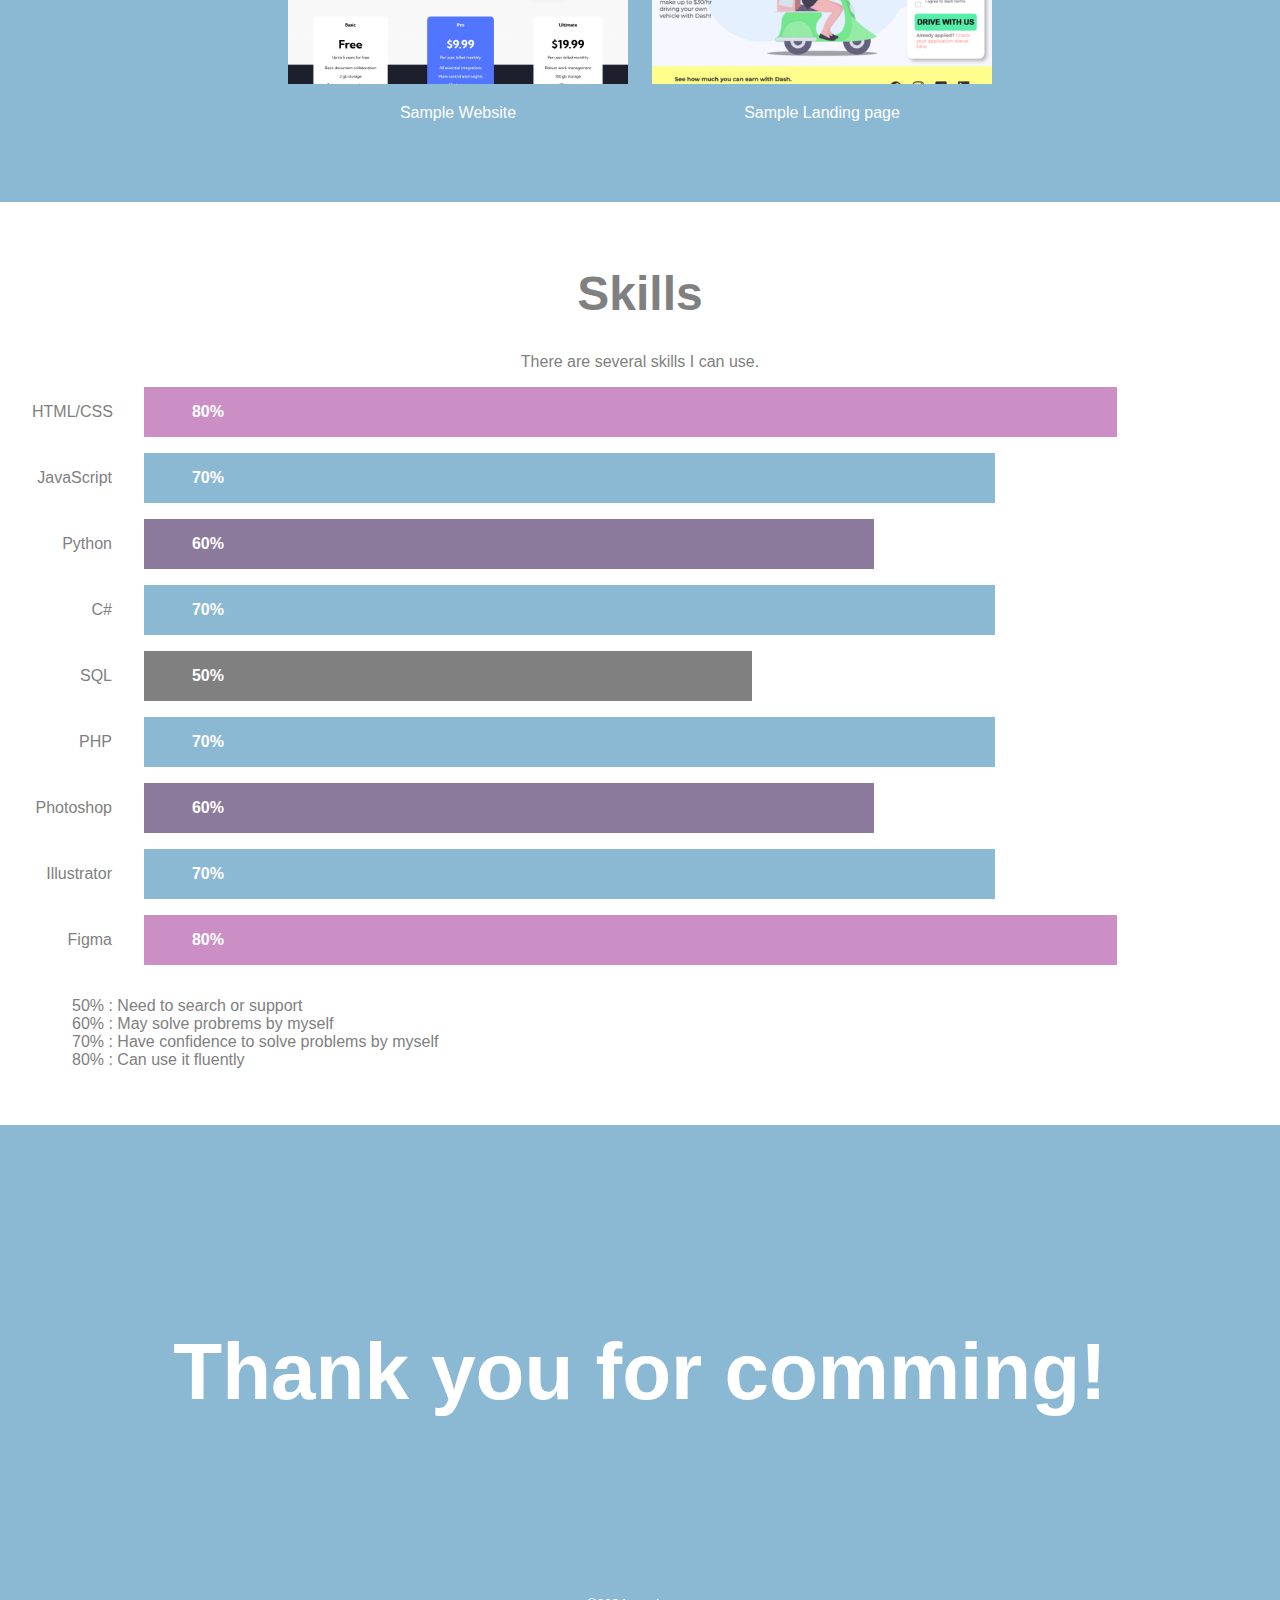
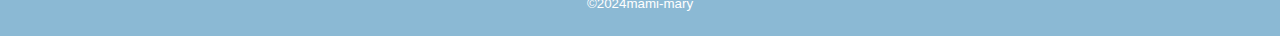
==== commit e404de82: "Added 1 work and Styled CSS" ====
--- a/index.html
+++ b/index.html
@@ -23,12 +23,10 @@
   <main>
     <section id="about">
       <h1>About me</h1>
-
       <div class="contents">
         <div class="image">
           <img src="images/profile.JPG" alt="profile">
         </div>
-  
         <div class="caption">
           <p>
             <b>Name: </b>Mami Shiozaki (Nickname:Mary) <br>
@@ -46,7 +44,6 @@
           </ul>
         </div>
       </div>
-
     </section>
 
     <section id="works">
@@ -81,6 +78,13 @@
           </a>
           <p>Sample Website</p>
         </div>
+
+        <div class="item5">
+          <a href="https://mami-mary.github.io/Projects/LandingPage/" target="_blank">
+            <img src="images/lp-480_x_300.png" alt="landing page">
+          </a>
+          <p>Sample Landing page</p>
+        </div>
       </div>
     </section>
 
@@ -90,49 +94,55 @@
 
       <div class="name">
         <p>HTML/CSS</p>
-        <div class="box box1">
+        <div class="box box80">
           <p>80%</p>
         </div>
       </div>
       <div class="name">
         <p>JavaScript</p>
-        <div class="box box2">
+        <div class="box box70">
           <p>70%</p>
         </div>
       </div>
       <div class="name">
         <p>Python</p>
-        <div class="box box3">
+        <div class="box box60">
           <p>60%</p>
         </div>
       </div>
       <div class="name">
         <p>C#</p>
-        <div class="box box4">
+        <div class="box box70">
           <p>70%</p>
         </div>
       </div>
       <div class="name">
         <p>SQL</p>
-        <div class="box box5">
+        <div class="box box50">
           <p>50%</p>
         </div>
       </div>
       <div class="name">
+        <p>PHP</p>
+        <div class="box box70">
+          <p>70%</p>
+        </div>
+      </div>
+      <div class="name">
         <p>Photoshop</p>
-        <div class="box box6">
+        <div class="box box60">
           <p>60%</p>
         </div>
       </div>
       <div class="name">
         <p>Illustrator</p>
-        <div class="box box7">
+        <div class="box box70">
           <p>70%</p>
         </div>
       </div>
       <div class="name">
         <p>Figma</p>
-        <div class="box box8">
+        <div class="box box80">
           <p>80%</p>
         </div>
       </div>
--- a/style.css
+++ b/style.css
@@ -1,16 +1,20 @@
 html, body {
-  width: 100%;
+  margin: 0;
+  padding: 0;
+  height: 100%;
+  width: fit-content;
   text-align: center;
+}
+
+body {
+  /* margin: 0px; */
   font-family: 'Gill Sans', 'Gill Sans MT', Calibri, 'Trebuchet MS', sans-serif;
   color: white;
 }
 
-body {
-  margin: 0px;
-}
-
 header, footer {
-  height: fit-content;
+  /* height: fit-content; */
+  padding: 1.5rem;
   background-color: rgb(139, 185, 212);
 }
 
@@ -20,6 +24,7 @@
 
 a {
   text-decoration: none;
+  color: gray;
 }
 
 header a {
@@ -40,7 +45,7 @@
   color: gray;
 }
 
-.title, footer h1 {
+footer h1 {
   padding: 10%;
 }
 
@@ -51,19 +56,19 @@
   font-weight: bold;
 }
 
-a {
-  color: gray;
-}
-
 #about, #skills {
   color: gray;
-  padding: 10%;
+}
+
+#about, #works, #skills {
+  padding: 2rem;
 }
 
 h1 {
   font-size: 3rem;
 }
 
+/* About me */
 #about img {
   width: 100%;
   border-radius: 50%;
@@ -74,13 +79,17 @@
 }
 
 #about .caption {
-  padding-left: 10%;
+  /* padding-left: 0%; */
   text-align: left;
 }
 
+.caption a:hover {
+  color: rgb(177, 177, 177);
+}
+
+/* Works */
 #works {
   background-color: rgb(139, 185, 212);
-  padding: 10% 10%;
 }
 #works p {
   margin-bottom: 3rem;
@@ -89,7 +98,7 @@
 .items {
   display: flex;
   justify-content: center;
-  gap: 3rem;
+  gap: 1.5rem;
   flex-wrap: wrap;
 }
 
@@ -105,6 +114,7 @@
   color: #ffffff;
 }
 
+/* Skills */
 #skills div {
   display: flex;
   gap: 2rem;
@@ -127,7 +137,7 @@
   top: 0;
 }
 
-.box1, .box8 {
+.box80 {
   background-color: rgb(203, 143, 198);
   width: 80%;
   animation-name: stretch80;
@@ -135,7 +145,7 @@
   animation-timing-function: linear;
 }
 
-.box2, .box4, .box7 {
+.box70 {
   background-color: rgb(139, 185, 212);
   width: 70%;
   animation-name: stretch70;
@@ -143,7 +153,7 @@
   animation-timing-function: linear;
 }
 
-.box3, .box6 {
+.box60 {
   background-color: rgb(140, 122, 157);
   width: 60%;
   animation-name: stretch60;
@@ -151,7 +161,7 @@
   animation-timing-function: linear;
 }
 
-.box5 {
+.box50 {
   background-color: gray;
   width: 50%;
   animation-name: stretch50;
@@ -215,7 +225,22 @@
   right: 25px; 
 }
 
-
-/* @media screen (max-width:) {
-  
-} */+/* for tablet */
+@media screen and (min-width:768px) {
+  #about img {
+    width: 80%;
+  }
+  #works img {
+    width: 340px;
+  }
+}
+
+/* for smartphone */
+@media screen and (max-width:767px) {
+  #about img {
+    width: 35%;
+  }
+  .contents {
+    display: block;
+  }
+}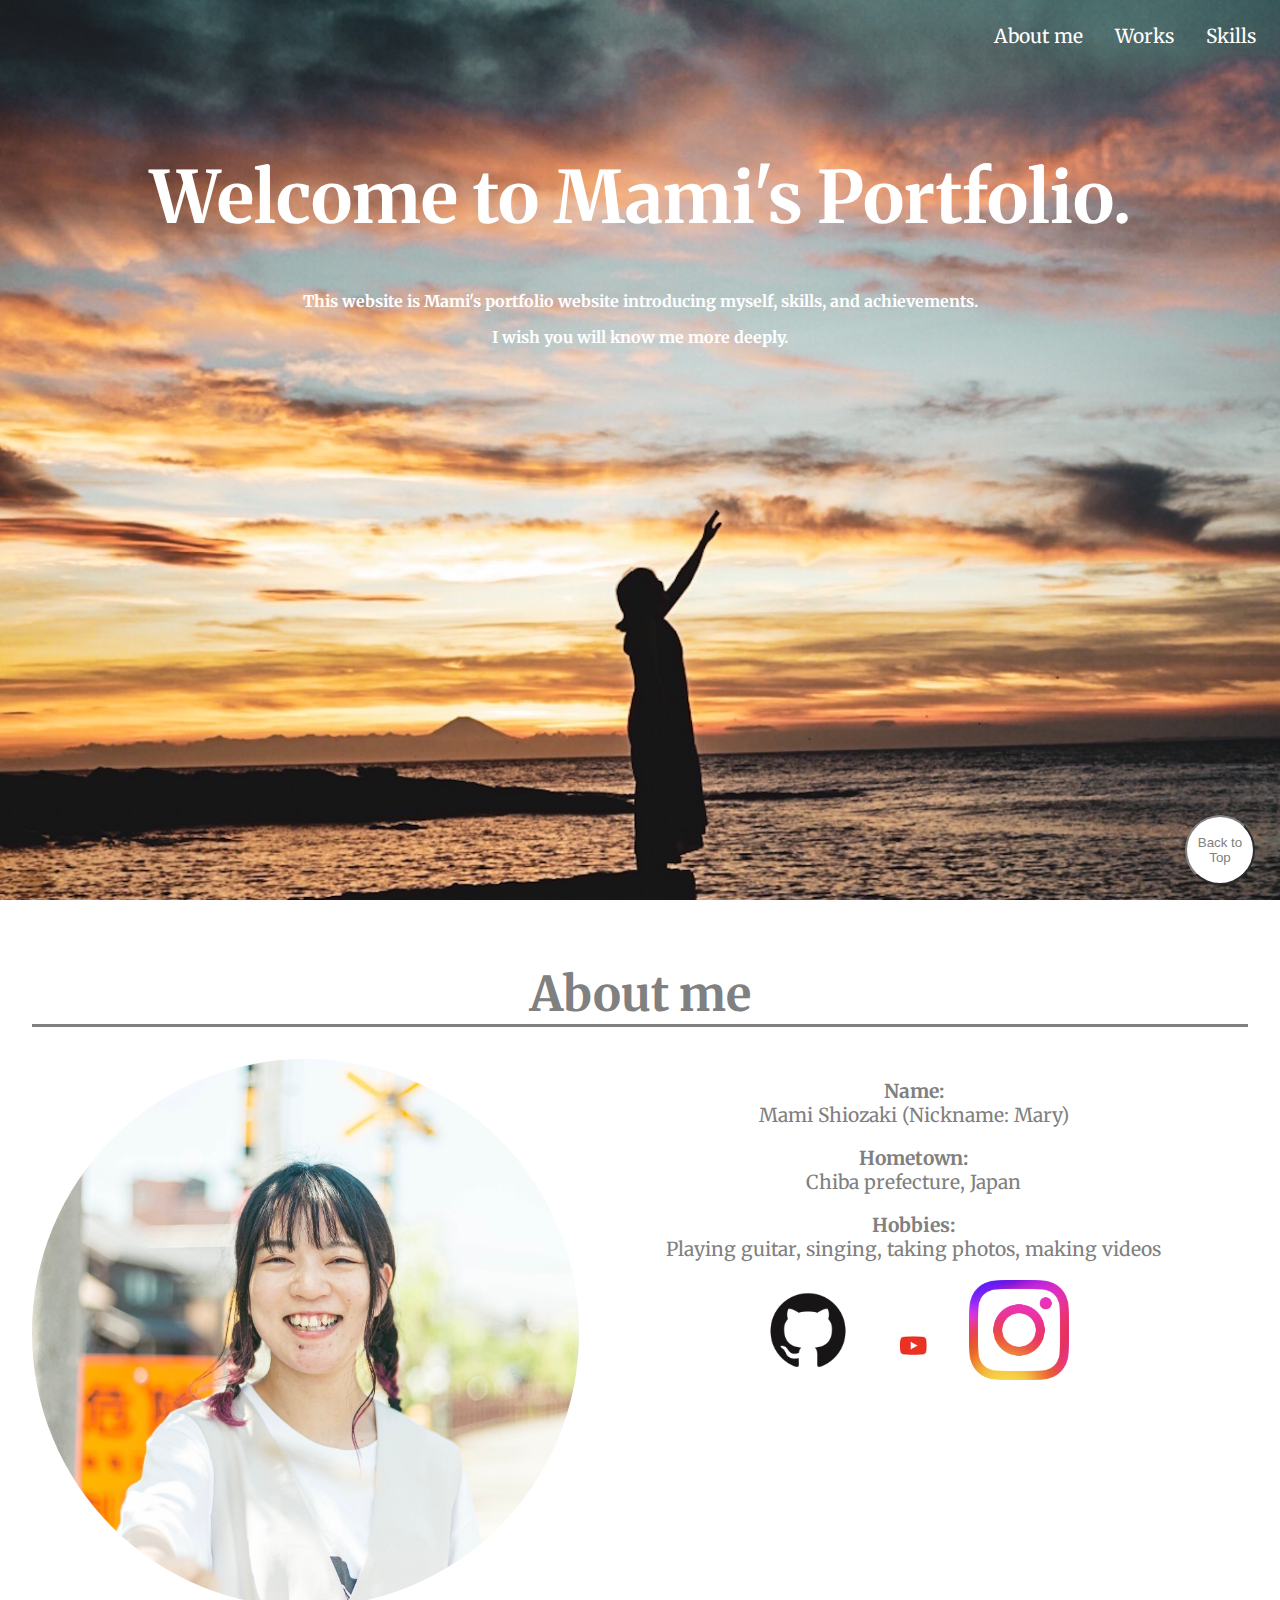
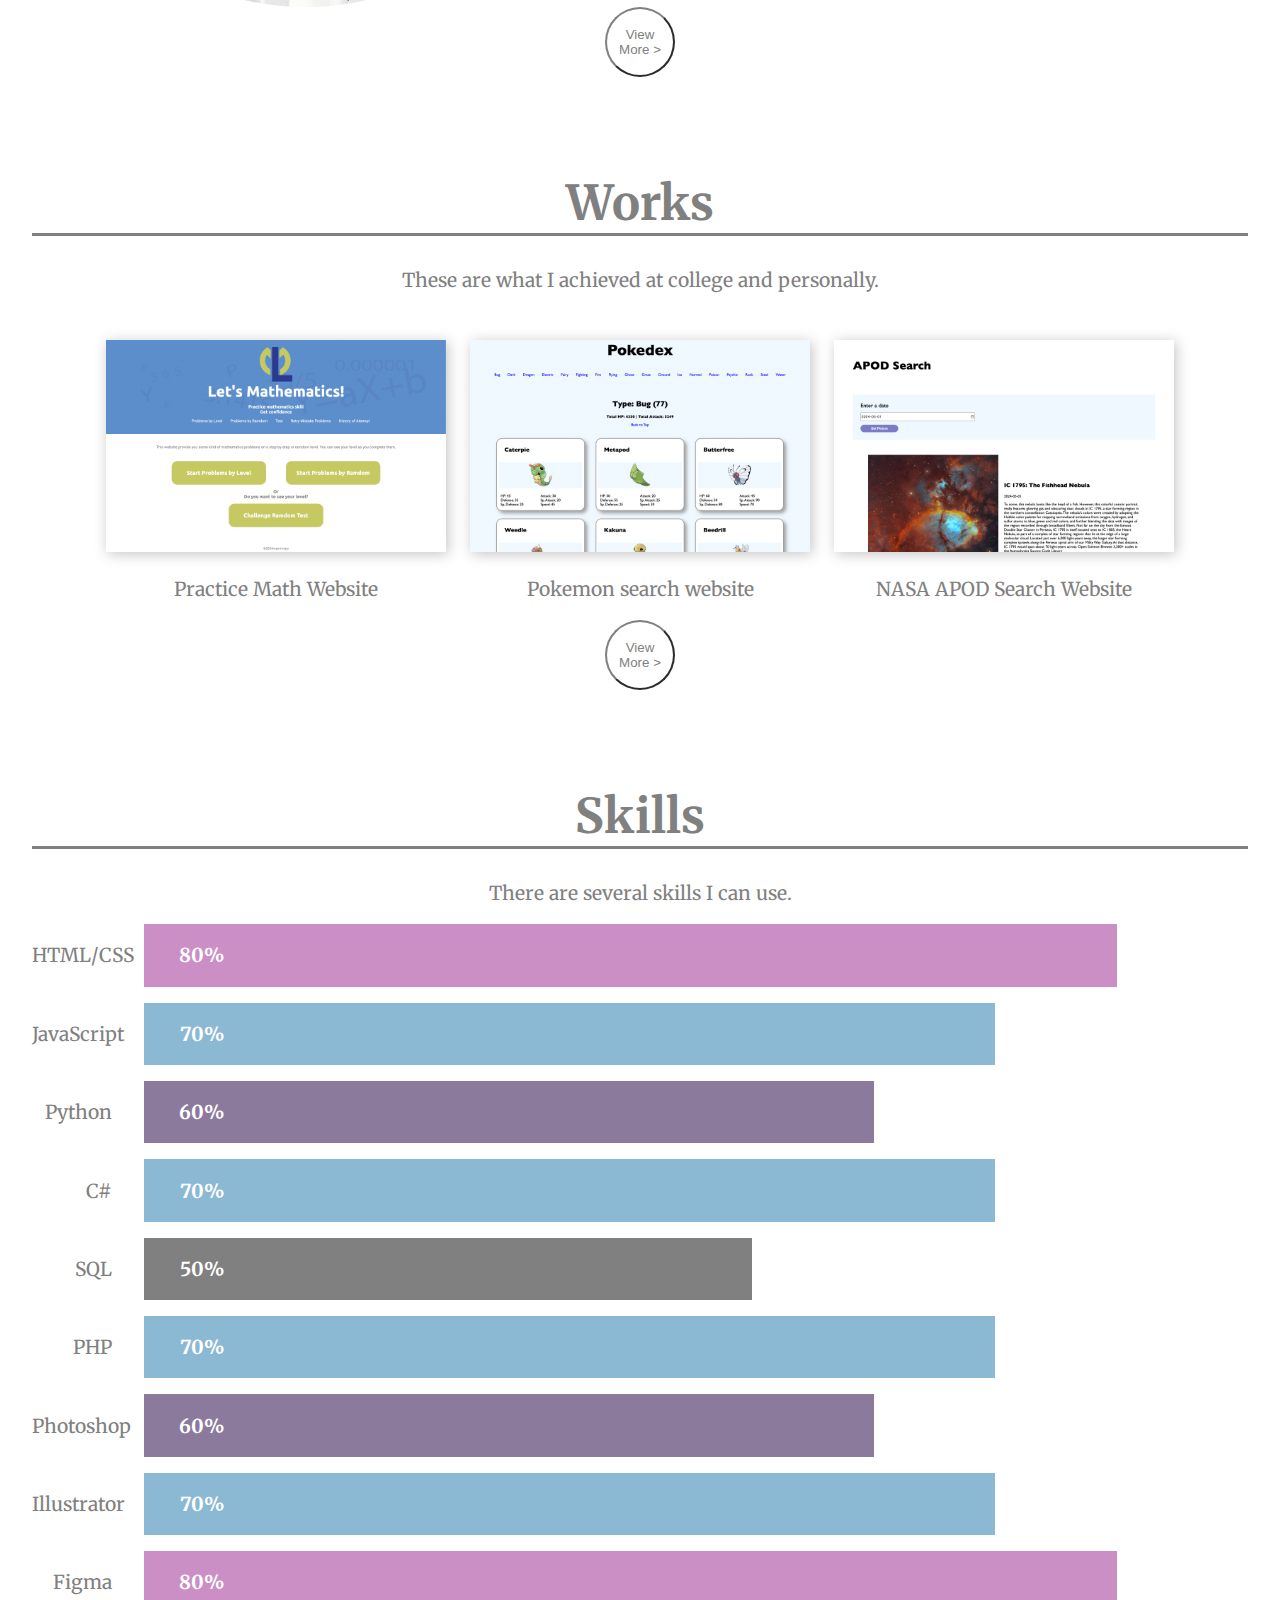
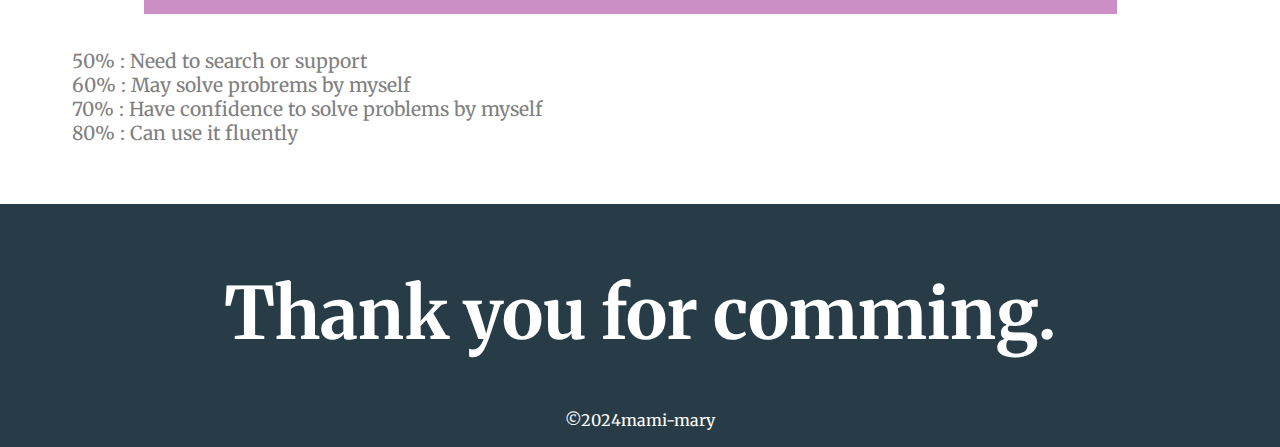
==== commit c20399ad: "Renew Design" ====
--- a/index.html
+++ b/index.html
@@ -16,34 +16,35 @@
       </ul>
     </nav>
 
-    <h1>Welcome to Mami's Portfolio!</h1>
-    <p>This website is Mami's portfolio website. I introduce myself, skills, and achievements. <br>I wish you will know me more deeply through this website.</p>
+    <h1>Welcome to Mami's Portfolio.</h1>
+    <div class="text">
+      <p>This website is Mami's portfolio website introducing myself, skills, and achievements.</p>
+      <p>I wish you will know me more deeply.</p>
+    </div>
   </header>
 
   <main>
     <section id="about">
       <h1>About me</h1>
-      <div class="contents">
-        <div class="image">
+        <div class="container">
           <img src="images/profile.JPG" alt="profile">
+          <div class="info">
+            <p><b>Name:</b>
+              <br>Mami Shiozaki (Nickname: Mary)</p>
+            <p><b>Hometown:</b>
+              <br>Chiba prefecture, Japan</p>
+            <p><b>Hobbies:</b>
+              <br>Playing guitar, singing, taking photos, making videos</p>
+            <div class="account">
+              <a href="https://github.com/Mami-Mary" target="_blank"><img src="images/GitHub.png" alt="GitHub"></a>
+              <a href="https://www.youtube.com/channel/UCqAt1xj204oH9HuGGzy8YWA/" target="_blank"><img src="images/Youtube.png" alt="Youtube"></a>
+              <a href="https://www.instagram.com/photograph__zakkky97?igsh=MXdvdm5ncmk5YmpvcA%3D%3D&utm_source=qr" target="_blank"><img src="images/Instagram_Glyph_Gradient.png" alt="Instagram"></a>
+            </div>
+          </div>
         </div>
-        <div class="caption">
-          <p>
-            <b>Name: </b>Mami Shiozaki (Nickname:Mary) <br>
-            <b>Hometown: </b>Chiba prefecture, Japan <br>
-            <b>Hobbies: </b>Playing guitar, singing, taking photos, making videos
-          </p>
-          <p>
-            After graduating high school, I worked as a public servant at city hall for 6 years. And then I decided to come to Canada and learn web development. Now I am learning web development and internet applications at Algonquin college in Ottawa, Canada.<br>
-            While working at city hall, I began to wonder if I could find a job that used mathematics which I liked a lot when I was a student, and became interested in the IT industry which requires logical thinking. I am very happy and excited to study related technologies at the college. Although public servant was a great job, I believe that what I am doing now is better suited for me.
-          </p>
-          <ul>
-            <li>GitHub: <a href="https://github.com/Mami-Mary" target="_blank">Mami-Mary</a></li>
-            <li>Youtube: <a href="https://www.youtube.com/channel/UCqAt1xj204oH9HuGGzy8YWA/" target="_blank">まみの海外生活 in Canada</a></li>
-            <li>Instagram (for photograph): <a href="https://www.instagram.com/photograph__zakkky97?igsh=MXdvdm5ncmk5YmpvcA%3D%3D&utm_source=qr" target="_blank">ｻﾞｷ(mami/mary)</a></li>
-          </ul>
-        </div>
-      </div>
+      <button class="more">
+        <a href="profile.html">View More ></a>
+      </button>
     </section>
 
     <section id="works">
@@ -55,7 +56,7 @@
           <a href="https://mami-mary.github.io/Practice-Math/" target="_blank">
             <img src="images/mathematics-480_x_300.png" alt="mathematics application">
           </a>
-          <p>Practice Math Website (Still working...)</p>
+          <p>Practice Math Website</p>
         </div>
 
         <div class="item2">
@@ -71,8 +72,7 @@
           </a>
           <p>NASA APOD Search Website</p>
         </div>
-
-        <div class="item4">
+        <!-- <div class="item4">
           <a href="https://mami-mary.github.io/Projects/Officelite/" target="_blank">
             <img src="images/officelite-480_x_300.png" alt="officelite">
           </a>
@@ -84,8 +84,11 @@
             <img src="images/lp-480_x_300.png" alt="landing page">
           </a>
           <p>Sample Landing page</p>
-        </div>
+        </div> -->
       </div>
+      <button class="more">
+        <a href="works.html">View More ></a>
+      </button>
     </section>
 
     <section id="skills">
@@ -162,7 +165,7 @@
     <button class="top_link">
       <a href="#top">Back to Top</a>
     </button>
-    <h1>Thank you for comming!</h1>
+    <h1>Thank you for comming.</h1>
     <small>©2024mami-mary</small>
   </footer>
   
--- a/style.css
+++ b/style.css
@@ -1,3 +1,6 @@
+@import url('https://fonts.googleapis.com/css2?family=Merriweather:wght@400;700&display=swap');
+
+/* smartphone-first */
 html, body {
   margin: 0;
   padding: 0;
@@ -7,15 +10,22 @@
 }
 
 body {
-  /* margin: 0px; */
-  font-family: 'Gill Sans', 'Gill Sans MT', Calibri, 'Trebuchet MS', sans-serif;
-  color: white;
+  font-family: "Merriweather", serif;
+  color: gray;
+  font-size: 1.2rem;
 }
 
 header, footer {
-  /* height: fit-content; */
-  padding: 1.5rem;
-  background-color: rgb(139, 185, 212);
+  background-color: rgb(40, 60, 71);
+  color: #ffffff;
+}
+
+header {
+  background-image: url(images/banner.JPG);
+  background-size: 100%;
+  background-position: center;
+  background-repeat: no-repeat;
+  height: 100%;
 }
 
 li {
@@ -25,10 +35,6 @@
 a {
   text-decoration: none;
   color: gray;
-}
-
-header a {
-  color: white;
 }
 
 nav ul {
@@ -37,81 +43,71 @@
   justify-content: flex-end;
   margin: 0%;
   padding: 1.5rem;
-  gap: 2rem
-  ;
+  gap: 2rem;
+}
+
+nav a {
+  color: white;
 }
 
 nav a:hover {
   color: gray;
 }
 
-footer h1 {
-  padding: 10%;
+h1 {
+  font-size: 3rem;
+  border-bottom: solid gray;
 }
 
 header h1, footer h1 {
-  font-size: 5rem;
+  font-size: 4.5rem;
+  border-bottom: none;
+}
+
+.text {
+  margin: 2rem;
+  margin-top: 10rem;
 }
 header p {
   font-weight: bold;
-}
-
-#about, #skills {
-  color: gray;
+  font-size: 1rem;
 }
 
 #about, #works, #skills {
   padding: 2rem;
 }
 
-h1 {
-  font-size: 3rem;
-}
-
 /* About me */
-#about img {
-  width: 100%;
+.container img {
+  width: 60%;
   border-radius: 50%;
 }
 
-.contents {
-  display: flex;
+.account img {
+  width: 15%;
+  border-radius: 0%;
 }
 
 #about .caption {
-  /* padding-left: 0%; */
   text-align: left;
 }
 
-.caption a:hover {
-  color: rgb(177, 177, 177);
-}
-
 /* Works */
-#works {
-  background-color: rgb(139, 185, 212);
-}
-#works p {
-  margin-bottom: 3rem;
-}
-
 .items {
   display: flex;
   justify-content: center;
   gap: 1.5rem;
   flex-wrap: wrap;
+  margin-top: 3rem;
 }
 
 #works img {
   width: 100%;
+  filter: drop-shadow(2px 2px 7px rgb(195, 195, 195));
 }
 
 #works a:hover {
   opacity: 0.5;
-}
-
-#works p{
-  color: #ffffff;
 }
 
 /* Skills */
@@ -168,7 +164,6 @@
   animation-duration: 2s;
   animation-timing-function: linear;
 }
-
 
 .measure {
   text-align: left;
@@ -225,22 +220,51 @@
   right: 25px; 
 }
 
-/* for tablet */
+footer {
+  padding: 1rem;
+}
+
+/* for tablet & desktop */
 @media screen and (min-width:768px) {
-  #about img {
-    width: 80%;
+  header h1 {
+    margin-top: 5rem;
+  }
+  .text {
+    margin-top: 3rem;
+  }
+  .container img {
+    width: 45%;
+  }
+  /* #about .info {
+    padding-left: 5%;
+  } */
+  .account img {
+    width: 15%;
+  }
+  .container {
+    display: flex;
+    justify-content: center;
   }
   #works img {
     width: 340px;
   }
 }
 
-/* for smartphone */
-@media screen and (max-width:767px) {
-  #about img {
-    width: 35%;
-  }
-  .contents {
-    display: block;
-  }
-}+/* for desktop */
+/* @media screen and (min-width:1000px) {
+  .image img {
+    width: 100%;
+  }
+  .image {
+    width: 50%;
+  }
+  #about .info {
+    padding-left: 5%;
+  }
+  .account img {
+    width: 20%;
+  }
+  .container {
+    display: flex;
+  }
+} */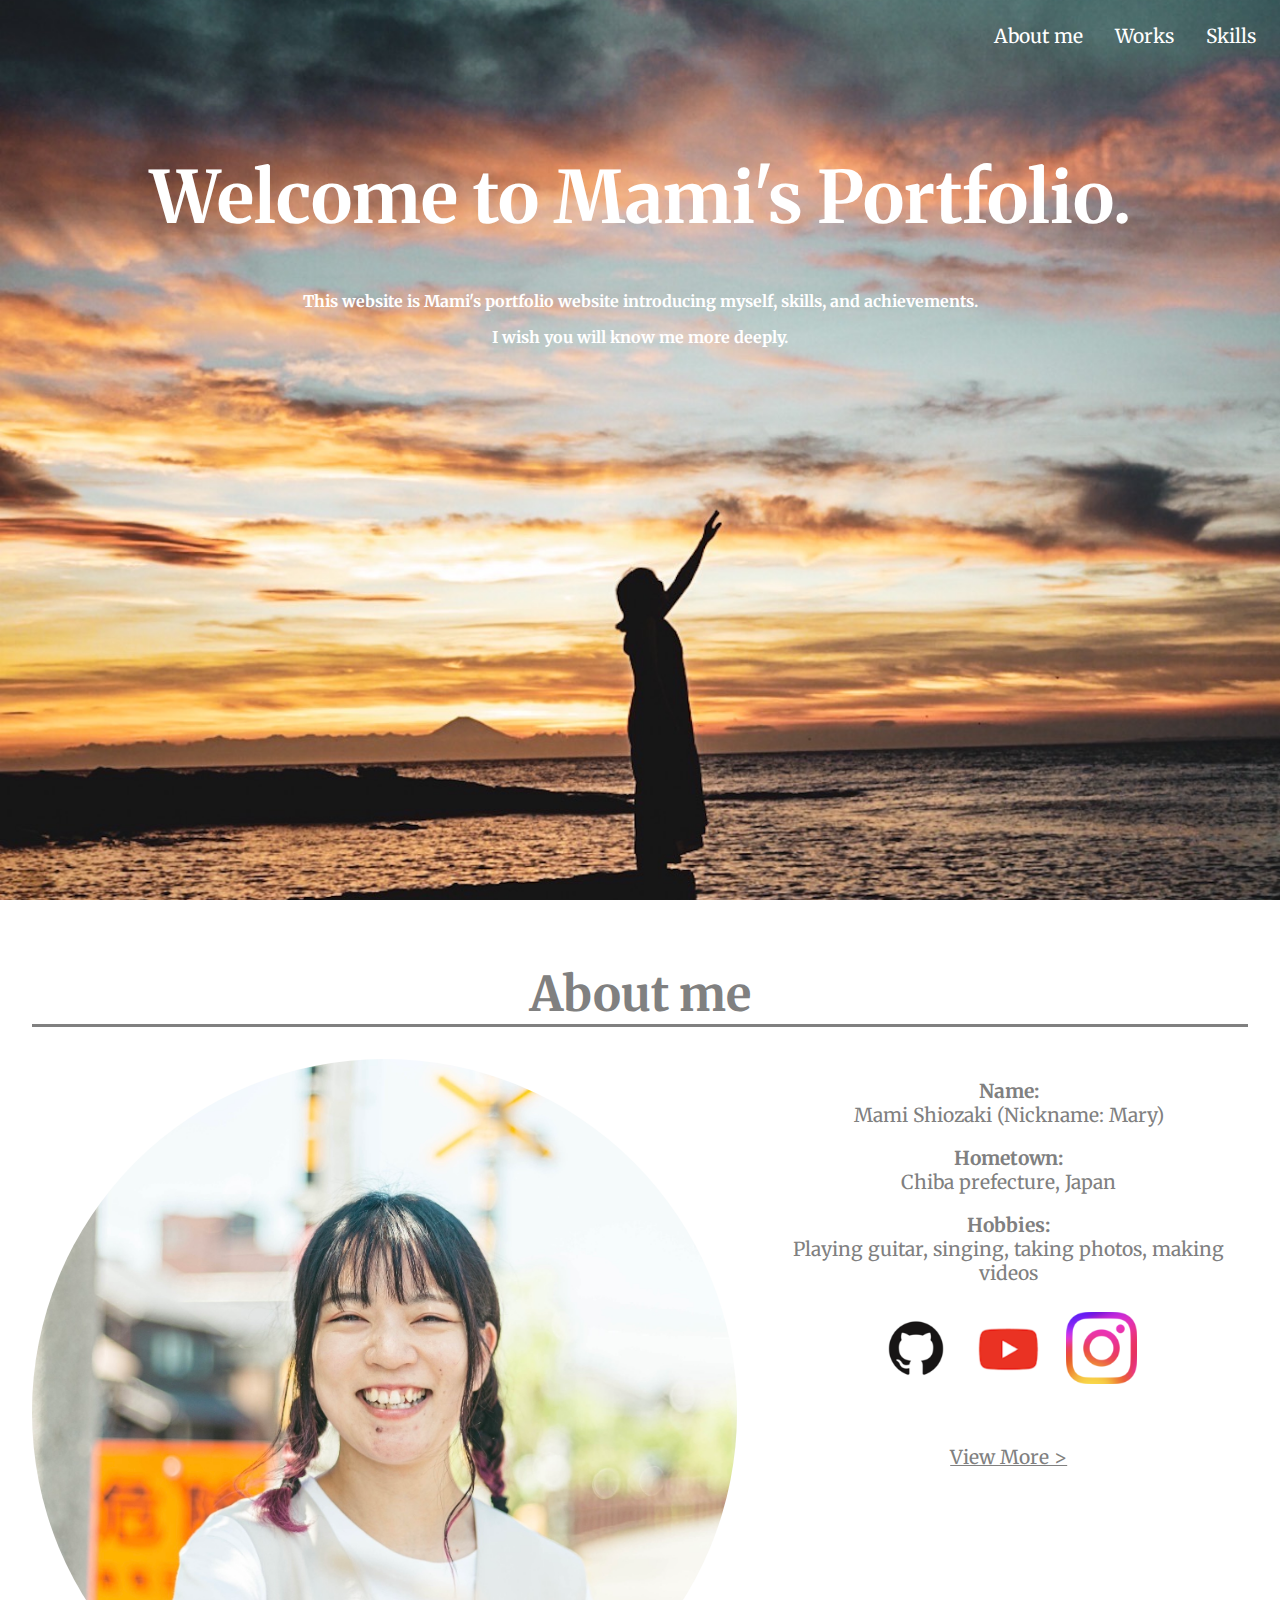
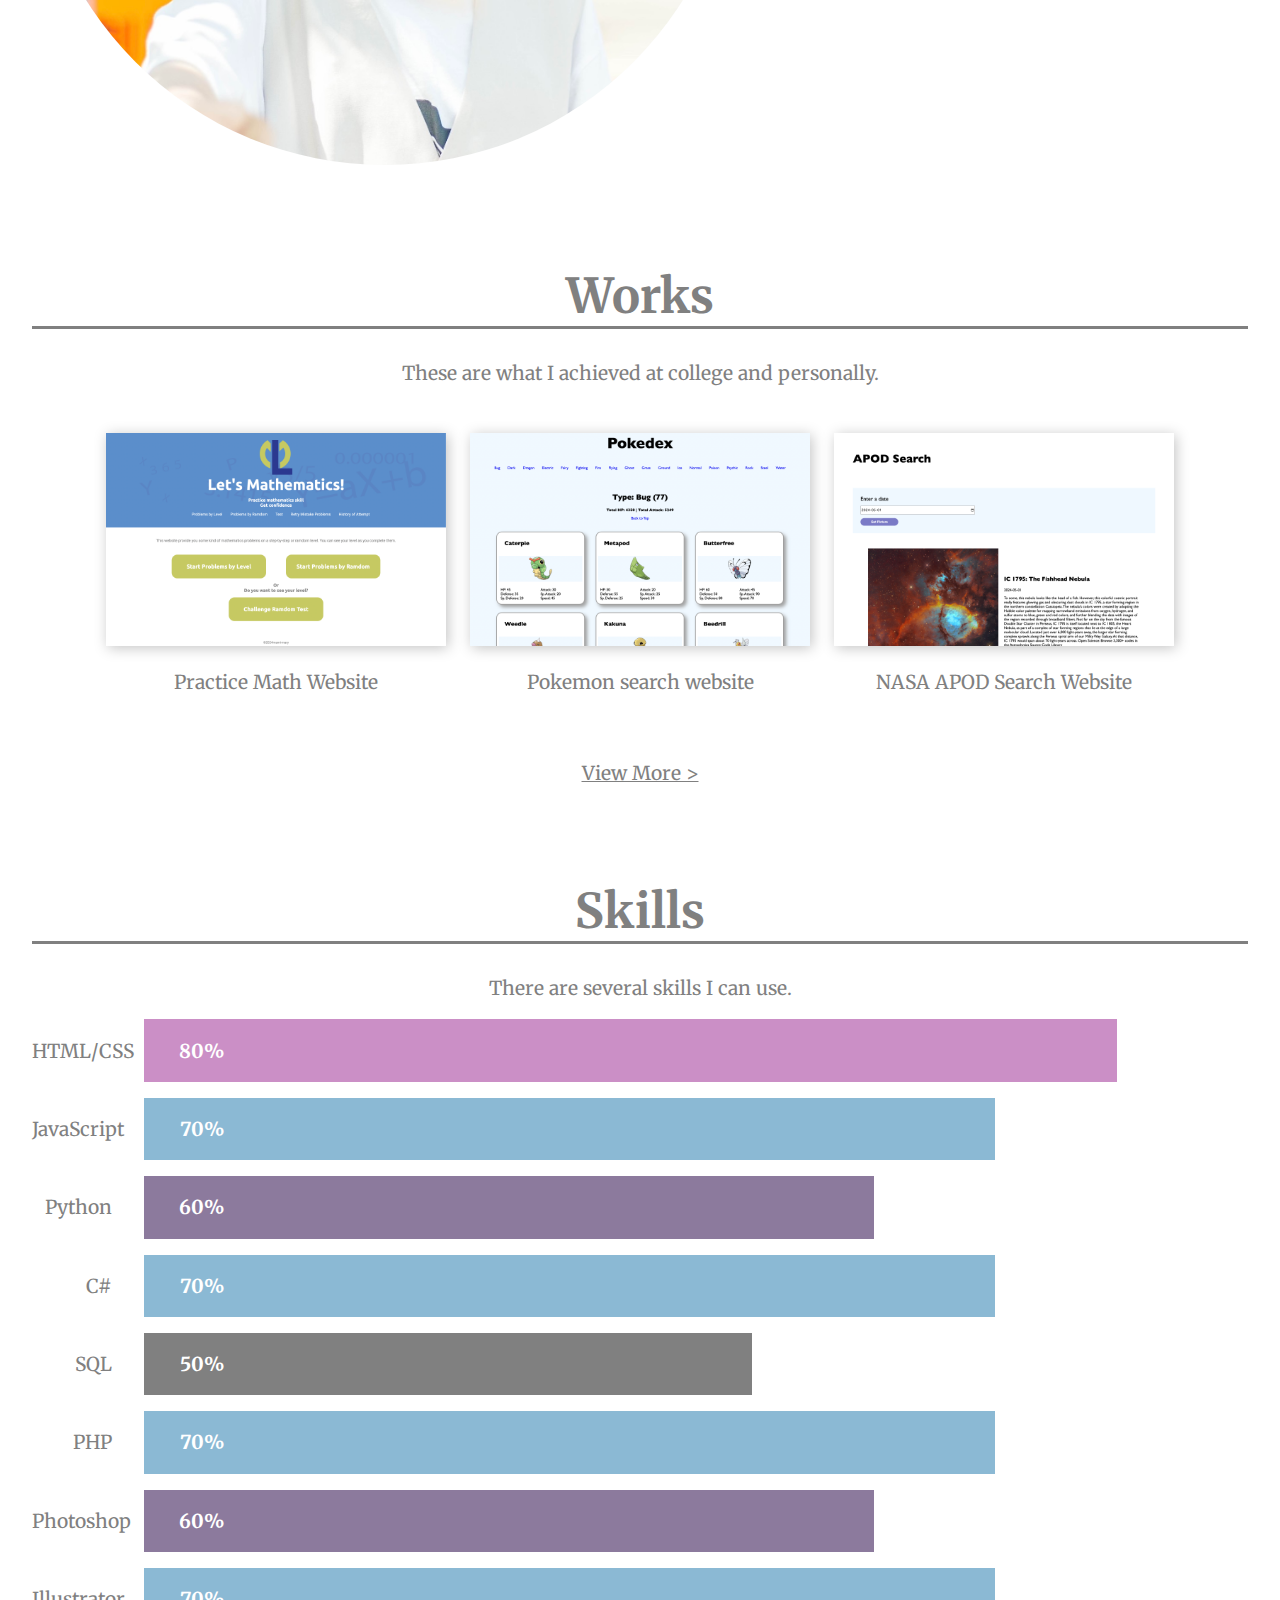
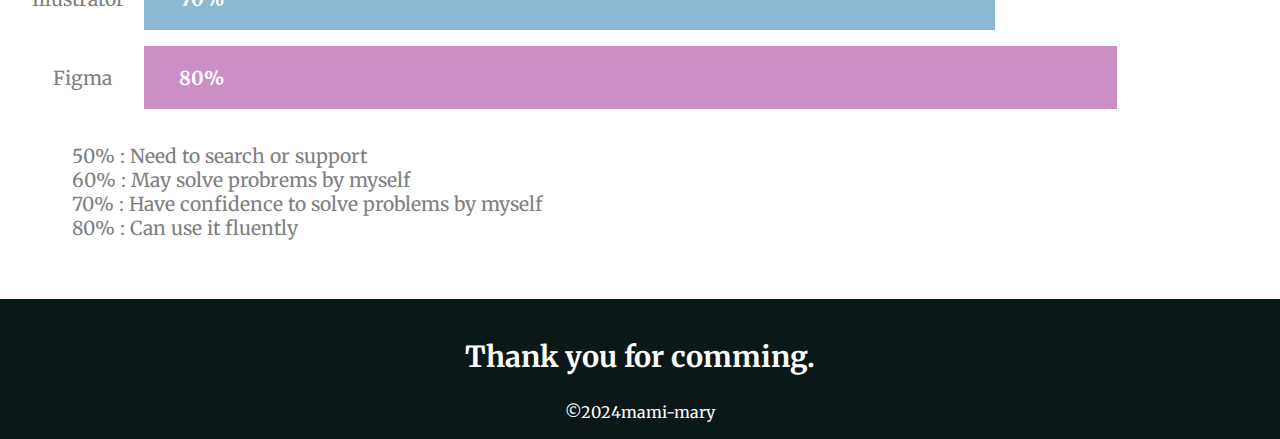
==== commit a0e6746a: "Edit buttons/header" ====
--- a/index.html
+++ b/index.html
@@ -27,7 +27,10 @@
     <section id="about">
       <h1>About me</h1>
         <div class="container">
-          <img src="images/profile.JPG" alt="profile">
+          <div class="profile">
+            <img src="images/profile.JPG" alt="profile">
+          </div>
+          
           <div class="info">
             <p><b>Name:</b>
               <br>Mami Shiozaki (Nickname: Mary)</p>
@@ -40,11 +43,11 @@
               <a href="https://www.youtube.com/channel/UCqAt1xj204oH9HuGGzy8YWA/" target="_blank"><img src="images/Youtube.png" alt="Youtube"></a>
               <a href="https://www.instagram.com/photograph__zakkky97?igsh=MXdvdm5ncmk5YmpvcA%3D%3D&utm_source=qr" target="_blank"><img src="images/Instagram_Glyph_Gradient.png" alt="Instagram"></a>
             </div>
+            <div class="button">
+              <a href="profile.html">View More ></a>
+            </div>
           </div>
         </div>
-      <button class="more">
-        <a href="profile.html">View More ></a>
-      </button>
     </section>
 
     <section id="works">
@@ -72,23 +75,10 @@
           </a>
           <p>NASA APOD Search Website</p>
         </div>
-        <!-- <div class="item4">
-          <a href="https://mami-mary.github.io/Projects/Officelite/" target="_blank">
-            <img src="images/officelite-480_x_300.png" alt="officelite">
-          </a>
-          <p>Sample Website</p>
-        </div>
-
-        <div class="item5">
-          <a href="https://mami-mary.github.io/Projects/LandingPage/" target="_blank">
-            <img src="images/lp-480_x_300.png" alt="landing page">
-          </a>
-          <p>Sample Landing page</p>
-        </div> -->
       </div>
-      <button class="more">
+      <div class="button">
         <a href="works.html">View More ></a>
-      </button>
+      </div>
     </section>
 
     <section id="skills">
@@ -162,10 +152,10 @@
   </main>
 
   <footer>
-    <button class="top_link">
+    <!-- <button class="top_link">
       <a href="#top">Back to Top</a>
-    </button>
-    <h1>Thank you for comming.</h1>
+    </button> -->
+    <h2>Thank you for comming.</h2>
     <small>©2024mami-mary</small>
   </footer>
   
--- a/style.css
+++ b/style.css
@@ -16,7 +16,7 @@
 }
 
 header, footer {
-  background-color: rgb(40, 60, 71);
+  background-color: rgb(10, 24, 23);
   color: #ffffff;
 }
 
@@ -59,14 +59,14 @@
   border-bottom: solid gray;
 }
 
-header h1, footer h1 {
+header h1 {
   font-size: 4.5rem;
   border-bottom: none;
 }
 
 .text {
   margin: 2rem;
-  margin-top: 10rem;
+  margin-top: 5rem;
 }
 header p {
   font-weight: bold;
@@ -78,14 +78,15 @@
 }
 
 /* About me */
-.container img {
+.profile img {
   width: 60%;
   border-radius: 50%;
 }
 
 .account img {
-  width: 15%;
+  width: 10%;
   border-radius: 0%;
+  padding: 0.5rem;
 }
 
 #about .caption {
@@ -204,21 +205,21 @@
   }
 }
 
-button {
-  background-color: #ffffff;
-  width: 70px;
-  height: 70px;
-  border-radius: 50%;
-  border-color: gray;
-}
-button:hover {
-  background-color: rgb(213, 224, 231);
-}
-.top_link {
+.button {
+  margin-top: 3rem;
+}
+
+.button a {
+  text-decoration: underline;
+}
+.button a:hover {
+  color: rgb(199, 216, 204);
+}
+/* .top_link {
   position: fixed;
   bottom: 15px;
   right: 25px; 
-}
+} */
 
 footer {
   padding: 1rem;
@@ -232,18 +233,19 @@
   .text {
     margin-top: 3rem;
   }
-  .container img {
-    width: 45%;
-  }
-  /* #about .info {
-    padding-left: 5%;
-  } */
+  .profile {
+    width: 60%;
+  }
+  .profile img {
+    width: 100%;
+  }
   .account img {
     width: 15%;
   }
   .container {
     display: flex;
     justify-content: center;
+    gap: 2rem;
   }
   #works img {
     width: 340px;
